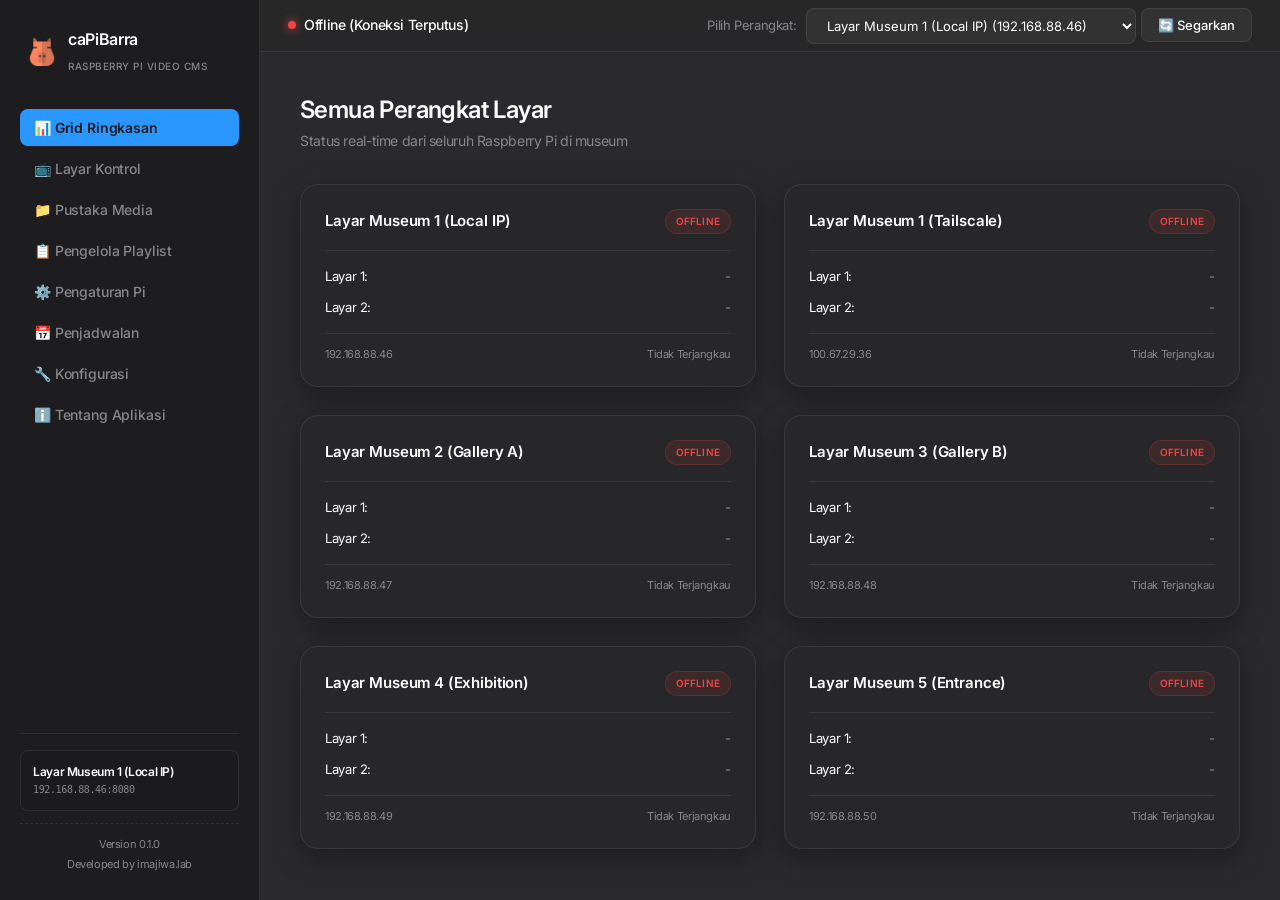
==== public/index.html @ 68a5c95d "style: overhaul Media Library, Playlist, Settings, Forms, and Toasts to premium Apple design" ====
<!DOCTYPE html>
<html lang="id">

<head>
    <meta charset="UTF-8">
    <meta name="viewport" content="width=device-width, initial-scale=1.0">
    <title>Pi Multi Device Video Player System</title>
    <link rel="icon" type="image/png" href="logo.png">
    <link rel="stylesheet" href="app.css">
    <!-- Google Fonts -->
    <link rel="preconnect" href="https://fonts.googleapis.com">
    <link rel="preconnect" href="https://fonts.gstatic.com" crossorigin>
    <link href="https://fonts.googleapis.com/css2?family=Inter:wght@300;400;500;600;700&family=Outfit:wght@300;400;500;600;700;800&display=swap"
        rel="stylesheet">
</head>

<body>
    <div class="app-container">
        <!-- Sidebar Navigation -->
        <aside class="sidebar">
            <div class="brand">
                <div class="brand-logo"></div>
                <div class="brand-name">
                    <h1 data-i18n="brand_name">caPiBarra</h1>
                    <span data-i18n="brand_sub">Raspberry Pi Video CMS</span>
                </div>
            </div>

            <nav class="nav-menu">
                <button class="nav-btn active" data-tab="overview" data-i18n="nav_overview">
                    <span class="icon">📊</span> Grid Ringkasan
                </button>
                <button class="nav-btn" data-tab="control" data-i18n="nav_control">
                    <span class="icon">📺</span> Layar Kontrol
                </button>
                <button class="nav-btn" data-tab="library" data-i18n="nav_library">
                    <span class="icon">📁</span> Media Library
                </button>
                <button class="nav-btn" data-tab="playlists" data-i18n="nav_playlists">
                    <span class="icon">📋</span> Pengelola Playlist
                </button>
                <button class="nav-btn" data-tab="settings" data-i18n="nav_settings">
                    <span class="icon">⚙️</span> Pengaturan Pi
                </button>
                <button class="nav-btn" data-tab="schedule" data-i18n="nav_schedule">
                    <span class="icon">📅</span> Penjadwalan
                </button>
                <button class="nav-btn" data-tab="config" data-i18n="nav_config">
                    <span class="icon">🎨</span> Tampilan & Bahasa
                </button>
                <button class="nav-btn" data-tab="about" data-i18n="nav_about">
                    <span class="icon">ℹ️</span> Tentang Aplikasi
                </button>
            </nav>

            <div class="sidebar-footer">
                <div class="device-badge">
                    <span id="active-device-name" data-i18n="connecting">Menghubungkan...</span>
                    <span id="active-device-ip">127.0.0.1</span>
                </div>
                <div class="footer-notes">
                    <div>Version 0.1.0</div>
                    <div>Developed by imajiwa.lab</div>
                </div>
            </div>
        </aside>

        <!-- Main Workspace -->
        <main class="main-content">
            <!-- Header -->
            <header class="top-header">
                <div class="header-left">
                    <div class="status-indicator">
                        <span id="global-status-dot" class="dot offline"></span>
                        <span id="global-status-text" data-i18n="status_offline_text">Mencari Perangkat...</span>
                    </div>
                </div>
                <div class="header-right">
                    <div class="switcher-wrapper">
                        <label for="device-switcher" data-i18n="select_device">Pilih Perangkat:</label>
                        <select id="device-switcher" class="device-select">
                            <!-- Dynamically populated -->
                        </select>
                    </div>
                    <button id="btn-refresh" class="btn btn-secondary" data-i18n="btn_refresh">🔄 Segarkan</button>
                </div>
            </header>

            <!-- Dashboard Content Panels -->
            <section class="dashboard-body">

                <!-- TAB 1: OVERVIEW GRID -->
                <div id="tab-overview" class="tab-panel active">
                    <div class="section-header">
                        <h2 data-i18n="all_screens">Semua Perangkat Layar</h2>
                        <p data-i18n="all_screens_sub">Status real-time dari seluruh Raspberry Pi di museum</p>
                    </div>
                    <div id="devices-grid" class="devices-grid">
                        <!-- Dynamically generated cards -->
                    </div>
                </div>

                <!-- TAB 2: LAYAR KONTROL -->
                <div id="tab-control" class="tab-panel">
                    <div class="section-header control-header-row">
                        <div>
                            <h2 data-i18n="active_control">Kontrol Layar Aktif</h2>
                            <p data-i18n="active_control_sub">Kelola pemutaran video secara real-time pada monitor HDMI</p>
                        </div>
                        <div class="toggle-preview-wrapper" style="display: flex; gap: 15px; align-items: center;">
                            <button class="btn btn-danger" onclick="shutdownSystem()" data-i18n="btn_shutdown" title="Matikan Pi sepenuhnya">🔌 Shutdown Pi</button>
                            <span class="switch-label" data-i18n="auto_preview">Preview Otomatis (5d)</span>
                            <label class="switch">
                                <input type="checkbox" id="preview-toggle">
                                <span class="slider round"></span>
                            </label>
                        </div>
                    </div>

                    <div class="screens-row">
                        <!-- Screen 1 Card -->
                        <div class="screen-card">
                            <div class="screen-header-bar">
                                <h3 data-i18n="screen1_title">Layar 1 (HDMI-A-1)</h3>
                                <span id="s1-status-badge" class="badge badge-error">Offline</span>
                            </div>

                            <!-- Live Preview Area -->
                            <div class="preview-box">
                                <img id="s1-preview" src="placeholder.jpg" alt="Layar 1 Preview"
                                    onerror="this.src='placeholder.jpg'">
                                <button class="btn-preview-refresh" onclick="refreshSingleScreenshot(1)"
                                    data-i18n="btn_screenshot" title="Ambil Screenshot Baru">📸 Ambil Preview</button>
                                <div class="preview-overlay">
                                    <span id="s1-playing-title" class="playing-title" data-i18n="no_media">Daftar putar kosong / Berhenti</span>
                                </div>
                            </div>

                            <!-- Playback Position Progress -->
                            <div class="progress-container">
                                <div class="progress-bar-wrapper">
                                    <div id="s1-progress" class="progress-bar-fill" style="width: 0%"></div>
                                </div>
                                <div class="progress-time">
                                    <span id="s1-time-curr">00:00</span>
                                    <span id="s1-time-dur">00:00</span>
                                </div>
                            </div>

                            <!-- Controls -->
                            <div class="control-actions">
                                <div class="playback-controls">
                                    <button class="btn btn-circle" onclick="controlDevice(1, 'prev')"
                                        title="Sebelumnya">⏮️</button>
                                    <button id="s1-btn-play" class="btn btn-circle btn-primary" onclick="togglePlay(1)"
                                        title="Play/Pause">⏸️</button>
                                    <button class="btn btn-circle" onclick="controlDevice(1, 'next')"
                                        title="Selanjutnya">⏭️</button>
                                </div>

                                <div class="playlist-assignment" style="border-top: 1px solid var(--border-color); padding-top: 18px; margin-bottom: 18px;">
                                     <h4 data-i18n="assigned_playlist_header" style="font-size: 12px; color: var(--text-muted); text-transform: uppercase; letter-spacing: 0.5px; margin-bottom: 10px;">Playlist Aktif</h4>
                                     <select id="s1-select-assigned-playlist" class="form-select select-sm" style="width: 100%;" onchange="assignPlaylistToScreen(1, this.value)">
                                         <!-- Dynamically populated -->
                                     </select>
                                </div>

                                <div class="audio-controls">
                                    <h4 data-i18n="audio_control_header">Kontrol Audio</h4>
                                    <div class="audio-controls-grid">
                                        <div class="audio-row-1">
                                            <button id="s1-btn-mute" class="btn btn-sm btn-secondary btn-full"
                                                onclick="toggleGlobalMute(1)" data-i18n="opt_muted">🔇 Senyap</button>
                                        </div>
                                        <div class="audio-row-2">
                                            <select id="s1-select-audio-route" class="form-select select-sm"
                                                onchange="changeAudioRoute(1)">
                                                <option value="hdmi" data-i18n="opt_hdmi">HDMI Output</option>
                                                <option value="jack" data-i18n="opt_jack">3.5mm Jack Output</option>
                                            </select>
                                            <select id="s1-select-audio-channel" class="form-select select-sm"
                                                onchange="changeAudioChannel(1)">
                                                <option value="stereo" data-i18n="opt_stereo">Stereo</option>
                                                <option value="left" data-i18n="opt_left">Channel L (Kiri)</option>
                                                <option value="right" data-i18n="opt_right">Channel R (Kanan)</option>
                                            </select>
                                        </div>
                                    </div>
                                </div>

                                <div class="service-controls">
                                    <h4 data-i18n="systemd_service_header">Layanan Systemd</h4>
                                    <div class="btn-group">
                                        <button class="btn btn-sm btn-success"
                                            onclick="controlDevice(1, 'start_service')" data-i18n="btn_start">Start</button>
                                        <button class="btn btn-sm btn-warning"
                                            onclick="controlDevice(1, 'restart_service')" data-i18n="btn_restart">Restart</button>
                                        <button class="btn btn-sm btn-danger"
                                            onclick="controlDevice(1, 'stop_service')" data-i18n="btn_stop">Stop</button>
                                    </div>
                                </div>
                            </div>
                        </div>

                        <!-- Screen 2 Card -->
                        <div class="screen-card">
                            <div class="screen-header-bar">
                                <h3 data-i18n="screen2_title">Layar 2 (HDMI-A-2)</h3>
                                <span id="s2-status-badge" class="badge badge-error">Offline</span>
                            </div>

                            <!-- Live Preview Area -->
                            <div class="preview-box">
                                <img id="s2-preview" src="placeholder.jpg" alt="Layar 2 Preview"
                                    onerror="this.src='placeholder.jpg'">
                                <button class="btn-preview-refresh" onclick="refreshSingleScreenshot(2)"
                                    data-i18n="btn_screenshot" title="Ambil Screenshot Baru">📸 Ambil Preview</button>
                                <div class="preview-overlay">
                                    <span id="s2-playing-title" class="playing-title" data-i18n="no_media">Daftar putar kosong / Berhenti</span>
                                </div>
                            </div>

                            <!-- Playback Position Progress -->
                            <div class="progress-container">
                                <div class="progress-bar-wrapper">
                                    <div id="s2-progress" class="progress-bar-fill" style="width: 0%"></div>
                                </div>
                                <div class="progress-time">
                                    <span id="s2-time-curr">00:00</span>
                                    <span id="s2-time-dur">00:00</span>
                                </div>
                            </div>

                            <!-- Controls -->
                            <div class="control-actions">
                                <div class="playback-controls">
                                    <button class="btn btn-circle" onclick="controlDevice(2, 'prev')"
                                        title="Sebelumnya">⏮️</button>
                                    <button id="s2-btn-play" class="btn btn-circle btn-primary" onclick="togglePlay(2)"
                                        title="Play/Pause">⏸️</button>
                                    <button class="btn btn-circle" onclick="controlDevice(2, 'next')"
                                        title="Selanjutnya">⏭️</button>
                                </div>

                                <div class="playlist-assignment" style="border-top: 1px solid var(--border-color); padding-top: 18px; margin-bottom: 18px;">
                                     <h4 data-i18n="assigned_playlist_header" style="font-size: 12px; color: var(--text-muted); text-transform: uppercase; letter-spacing: 0.5px; margin-bottom: 10px;">Playlist Aktif</h4>
                                     <select id="s2-select-assigned-playlist" class="form-select select-sm" style="width: 100%;" onchange="assignPlaylistToScreen(2, this.value)">
                                         <!-- Dynamically populated -->
                                     </select>
                                </div>

                                <div class="audio-controls">
                                    <h4 data-i18n="audio_control_header">Kontrol Audio</h4>
                                    <div class="audio-controls-grid">
                                        <div class="audio-row-1">
                                            <button id="s2-btn-mute" class="btn btn-sm btn-secondary btn-full"
                                                onclick="toggleGlobalMute(2)" data-i18n="opt_muted">🔇 Senyap</button>
                                        </div>
                                        <div class="audio-row-2">
                                            <select id="s2-select-audio-route" class="form-select select-sm"
                                                onchange="changeAudioRoute(2)">
                                                <option value="hdmi" data-i18n="opt_hdmi">HDMI Output</option>
                                                <option value="jack" data-i18n="opt_jack">3.5mm Jack Output</option>
                                            </select>
                                            <select id="s2-select-audio-channel" class="form-select select-sm"
                                                onchange="changeAudioChannel(2)">
                                                <option value="stereo" data-i18n="opt_stereo">Stereo</option>
                                                <option value="left" data-i18n="opt_left">Channel L (Kiri)</option>
                                                <option value="right" data-i18n="opt_right">Channel R (Kanan)</option>
                                            </select>
                                        </div>
                                    </div>
                                </div>

                                <div class="service-controls">
                                    <h4 data-i18n="systemd_service_header">Layanan Systemd</h4>
                                    <div class="btn-group">
                                        <button class="btn btn-sm btn-success"
                                            onclick="controlDevice(2, 'start_service')" data-i18n="btn_start">Start</button>
                                        <button class="btn btn-sm btn-warning"
                                            onclick="controlDevice(2, 'restart_service')" data-i18n="btn_restart">Restart</button>
                                        <button class="btn btn-sm btn-danger"
                                            onclick="controlDevice(2, 'stop_service')" data-i18n="btn_stop">Stop</button>
                                    </div>
                                </div>
                            </div>
                        </div>
                    </div>
                </div>

                <!-- TAB 3: MEDIA LIBRARY -->
                <div id="tab-library" class="tab-panel">
                    <div class="section-header">
                        <h2 data-i18n="library_header">Pustaka Media (Video Assets)</h2>
                        <p data-i18n="library_sub_desc">Upload video baru dan kelola berkas aset media pada Raspberry Pi</p>
                    </div>

                    <div class="library-container">
                        <!-- Left Panel: Uploader -->
                        <div class="library-left-card">
                            <h3 data-i18n="upload_title">Unggah Video Baru</h3>
                            <div class="upload-zone" id="drop-zone">
                                <div class="upload-icon">📤</div>
                                <p data-i18n="drop_zone">Tarik & lepas file video di sini, atau klik untuk memilih</p>
                                <span class="upload-hint" data-i18n="supported_formats">Format yang didukung: MP4, MKV, AVI, MOV</span>
                                <input type="file" id="file-input" accept="video/*" style="display: none;">
                            </div>

                            <!-- Upload Progress -->
                            <div id="upload-progress-wrapper" class="progress-container hidden">
                                <span id="upload-filename">Nama File.mp4</span>
                                <div class="progress-bar-wrapper">
                                    <div id="upload-progress" class="progress-bar-fill" style="width: 0%"></div>
                                </div>
                                <div class="progress-time">
                                    <span id="upload-percent">0%</span>
                                </div>
                            </div>
                        </div>

                        <!-- Right Panel: Global Media Files List -->
                        <div class="library-right-card">
                            <h3 data-i18n="media_files_list_title">Daftar Berkas Aset Video</h3>
                            <p class="help-text" data-i18n="media_files_list_sub">Semua video yang tersimpan di Raspberry Pi. Video-video ini dapat dimasukkan ke playlist mana saja.</p>
                            <ul class="playlist-list" id="media-library-items">
                                <!-- Dynamically populated media assets list -->
                            </ul>
                        </div>
                    </div>
                </div>

                <!-- TAB 3.5: PENGELOLA PLAYLIST -->
                <div id="tab-playlists" class="tab-panel">
                    <div class="section-header">
                        <h2 data-i18n="playlists_header">Pengelola Playlist Video</h2>
                        <p data-i18n="playlists_sub_desc">Buat susunan playlist video dan urutan putarnya</p>
                    </div>
                    
                    <div class="library-container">
                        <!-- Left Column: Playlist List -->
                        <div class="library-left-card">
                            <h3 data-i18n="playlist_list_title">Daftar Playlist</h3>
                            <div style="display: flex; gap: 10px; margin-bottom: 20px;">
                                <input type="text" id="new-playlist-name-input" class="form-input" style="flex:1; background-color: rgba(0,0,0,0.2); border: 1px solid var(--border-color); padding: 8px 12px; border-radius: 6px; color: var(--text-main);" placeholder="Nama Playlist Baru...">
                                <button class="btn btn-secondary" onclick="createNewPlaylistFromInput()" title="Buat Playlist Baru">➕</button>
                            </div>
                            <ul class="playlist-list" id="global-playlist-names-list" style="max-height: 400px; overflow-y: auto;">
                                <!-- Dynamically populated list of playlists -->
                            </ul>
                        </div>
                        
                        <!-- Right Column: Playlist Composition -->
                        <div class="library-right-card">
                            <div class="playlist-manager-box">
                                <div class="playlist-header" style="justify-content: space-between; align-items: center; display: flex; margin-bottom: 12px;">
                                    <h4 id="selected-playlist-title-header">Playlist: Default</h4>
                                    <button class="btn btn-primary" onclick="savePlaylistComposition()" data-i18n="btn_save_order">💾 Simpan Playlist</button>
                                </div>
                                <p class="help-text" data-i18n="playlist_compose_sub">Pilih video di bawah untuk dimasukkan ke playlist, dan gunakan 🔼 / 🔽 untuk mengatur urutan putar.</p>
                                <ul class="playlist-list" id="playlist-composition-items" style="max-height: 400px; overflow-y: auto;">
                                    <!-- Dynamically populated list of video assets with checkboxes and reorder controls -->
                                </ul>
                            </div>
                        </div>
                    </div>
                </div>

                <!-- TAB 4: PENGATURAN PI -->
                <div id="tab-settings" class="tab-panel">
                    <div class="section-header">
                        <h2 data-i18n="settings_header">Sistem & Konfigurasi Perangkat</h2>
                        <p data-i18n="settings_sub">Kelola alamat IP Raspberry Pi dan lihat diagnosis performa</p>
                    </div>

                    <div class="settings-row">
                        <!-- Left Panel: Diagnostics -->
                        <div class="settings-card">
                            <h3 data-i18n="diagnostic_title">Status Diagnostik</h3>
                            <div class="metrics-grid">
                                <div class="metric-item">
                                    <div class="metric-label" data-i18n="cpu_temp_label">Temperatur CPU</div>
                                    <div class="metric-value" id="diag-temp">0.0°C</div>
                                    <div class="metric-progress-bar">
                                        <div id="diag-temp-bar" style="width: 0%"></div>
                                    </div>
                                </div>
                                <div class="metric-item">
                                    <div class="metric-label" data-i18n="cpu_percent_label">Penggunaan CPU</div>
                                    <div class="metric-value" id="diag-cpu">0.0%</div>
                                    <div class="metric-progress-bar">
                                        <div id="diag-cpu-bar" style="width: 0%"></div>
                                    </div>
                                </div>
                                <div class="metric-item">
                                    <div class="metric-label" data-i18n="ram_label">RAM Terpakai</div>
                                    <div class="metric-value" id="diag-ram">0 / 0 MB (0%)</div>
                                    <div class="metric-progress-bar">
                                        <div id="diag-ram-bar" style="width: 0%"></div>
                                    </div>
                                </div>
                                <div class="metric-item">
                                    <div class="metric-label" data-i18n="disk_label">Ruang Disk</div>
                                    <div class="metric-value" id="diag-disk">0 / 0 GB (0%)</div>
                                    <div class="metric-progress-bar">
                                        <div id="diag-disk-bar" style="width: 0%"></div>
                                    </div>
                                </div>
                            </div>
                            <div class="diag-meta">
                                <p><strong data-i18n="uptime_label">Uptime</strong>: <span id="diag-uptime">-</span></p>
                                <p data-i18n="device_model">Model: Raspberry Pi 4 Model B</p>
                            </div>
                        </div>

                        <!-- Right Panel: Device List -->
                        <div class="settings-card">
                            <h3 data-i18n="manage_pi">Kelola Daftar Perangkat Pi</h3>
                            <form id="form-add-device" class="device-form">
                                <div class="form-row">
                                    <div class="form-group flex-2">
                                        <label for="new-device-name" data-i18n="new_device_name_label">Nama Perangkat:</label>
                                        <input type="text" id="new-device-name" data-i18n="placeholder_device_name" placeholder="mis. Layar Lobby" required>
                                    </div>
                                    <div class="form-group flex-2">
                                        <label for="new-device-ip" data-i18n="new_device_ip_label">Alamat IP / Domain:</label>
                                        <input type="text" id="new-device-ip" data-i18n="placeholder_device_ip" placeholder="mis. 192.168.88.47" required>
                                    </div>
                                    <div class="form-group flex-1">
                                        <label for="new-device-port" data-i18n="new_device_port_label">Port:</label>
                                        <input type="number" id="new-device-port" value="8080" required>
                                    </div>
                                </div>
                                <button type="submit" class="btn btn-primary margin-top-sm" data-i18n="btn_add_device">➕ Tambah Perangkat</button>
                            </form>

                            <div class="device-list-box margin-top-md">
                                <h4 data-i18n="registered_devices_title">Daftar Perangkat Terdaftar</h4>
                                <table class="device-table">
                                    <thead>
                                        <tr>
                                            <th data-i18n="th_name">Nama</th>
                                            <th data-i18n="th_ip">IP Address</th>
                                            <th data-i18n="th_port">Port</th>
                                            <th data-i18n="th_action">Aksi</th>
                                        </tr>
                                    </thead>
                                    <tbody id="device-table-body">
                                        <!-- Dynamically generated rows -->
                                    </tbody>
                                </table>
                            </div>
                        </div>
                    </div>
                </div>

                <!-- TAB 5: CONFIG TAMPILAN -->
                <div id="tab-config" class="tab-panel">
                    <div class="section-header">
                        <h2 data-i18n="config_header">Konfigurasi Sistem & Tampilan</h2>
                        <p data-i18n="config_sub">Sesuaikan tema warna preset, bahasa antarmuka, dan jalur koneksi jaringan</p>
                    </div>

                    <div style="display: flex; gap: 32px; flex-wrap: wrap; justify-content: flex-start;">
                        <div class="config-card" style="margin: 0; flex: 1; min-width: 300px; max-width: 500px;">
                            <h3 style="margin-bottom: 20px; font-size: 16px; font-weight: 600; border-bottom: 1px solid var(--border-color); padding-bottom: 12px;" data-i18n="ui_settings_title">🎨 Tampilan & Bahasa</h3>
                            <div class="form-group">
                                <label for="theme-select" data-i18n="theme_select_label">Preset Warna (Skin):</label>
                                <select id="theme-select" class="form-select" onchange="changeTheme(this.value)">
                                    <option value="modern">✨ Modern Dark</option>
                                    <option value="retro">📻 Retro Cyber</option>
                                </select>
                            </div>
                            <div class="form-group margin-top-md">
                                <label for="lang-select" data-i18n="lang_select_label">Bahasa Antarmuka (Language):</label>
                                <select id="lang-select" class="form-select" onchange="changeLanguage(this.value)">
                                    <option value="id">🇮🇩 Indonesia</option>
                                    <option value="en">🇬🇧 English</option>
                                </select>
                            </div>
                        </div>

                        <div class="config-card" style="margin: 0; flex: 1; min-width: 300px; max-width: 500px;">
                            <h3 style="margin-bottom: 20px; font-size: 16px; font-weight: 600; border-bottom: 1px solid var(--border-color); padding-bottom: 12px;" data-i18n="network_settings_title">🌐 Jalur Jaringan</h3>
                            <div class="form-group">
                                <label for="network-select" data-i18n="network_select_label">Pilih Antarmuka Aktif:</label>
                                <select id="network-select" class="form-select">
                                    <option value="eth" data-i18n="opt_eth">Ethernet (ETH)</option>
                                    <option value="wlan" data-i18n="opt_wlan">Wi-Fi (WLAN)</option>
                                </select>
                            </div>
                            <div class="form-group margin-top-md" id="network-status-info" style="font-size: 13px; color: var(--text-muted); line-height: 1.5;">
                                <div style="display:flex; justify-content:space-between; margin-bottom: 8px;">
                                    <span>ETH Status:</span>
                                    <strong id="net-eth-status" style="color: var(--text-main); text-align: right;">-</strong>
                                </div>
                                <div style="display:flex; justify-content:space-between;">
                                    <span>WLAN Status:</span>
                                    <strong id="net-wlan-status" style="color: var(--text-main); text-align: right;">-</strong>
                                </div>
                            </div>
                            <button id="btn-save-network" class="btn btn-primary margin-top-md" style="width: 100%;" onclick="saveNetworkConfig()" data-i18n="btn_save_network">💾 Terapkan Jaringan</button>
                        </div>
                    </div>
                </div>

                <!-- TAB: PENJADWALAN -->
                <div id="tab-schedule" class="tab-panel">
                    <div class="section-header" style="display: flex; justify-content: space-between; align-items: flex-start;">
                        <div>
                            <h2 data-i18n="schedule_header">Jadwal Operasional</h2>
                            <p data-i18n="schedule_sub">Atur jam hidup/mati otomatis dan jadwal pergantian playlist layar</p>
                        </div>
                        <button class="btn btn-primary" onclick="openScheduleModal()" data-i18n="btn_add_schedule">➕ Tambah Jadwal</button>
                    </div>

                    <div class="schedule-card">
                        <div class="form-group" style="max-width: 300px; margin-bottom: 20px;">
                            <label for="tz-select" data-i18n="tz_select_label">Timezone (GMT Offset):</label>
                            <select id="tz-select" class="form-select" onchange="saveTimezone()">
                                <option value="7">UTC+7 (WIB / Jakarta)</option>
                                <option value="8">UTC+8 (WITA / Bali)</option>
                                <option value="9">UTC+9 (WIT / Jayapura)</option>
                                <option value="0">UTC+0 (GMT / London)</option>
                            </select>
                        </div>

                        <div class="device-list-box">
                            <table class="device-table">
                                <thead>
                                    <tr>
                                        <th data-i18n="th_time">Waktu</th>
                                        <th data-i18n="th_days">Hari</th>
                                        <th data-i18n="th_type">Aksi</th>
                                        <th data-i18n="th_target">Target</th>
                                        <th data-i18n="th_status">Status</th>
                                        <th data-i18n="th_action">Hapus</th>
                                    </tr>
                                </thead>
                                <tbody id="schedule-table-body">
                                    <!-- Dynamic rows -->
                                </tbody>
                            </table>
                        </div>
                    </div>
                </div>

                <!-- TAB 6: TENTANG APLIKASI -->
                <div id="tab-about" class="tab-panel">
                    <div class="section-header">
                        <h2 data-i18n="about_header">Tentang Aplikasi</h2>
                        <p data-i18n="about_sub">Informasi detail mengenai perangkat lunak kontrol pemutar video piEdge</p>
                    </div>

                    <div class="about-card">
                        <div class="about-logo-wrapper">
                            <div class="about-logo"></div>
                            <h3>piEdge CMS Signage</h3>
                            <span>Version 0.1.0</span>
                            <span class="developer-credit">Developed by imajiwa.lab</span>
                        </div>

                        <div class="about-desc">
                            <p data-i18n="about_desc_1"><strong>piEdge CMS Signage</strong> adalah sistem manajemen konten (CMS) signage
                                multimedia berbasis web yang dikembangkan khusus untuk mengelola pemutaran video secara
                                mandiri maupun terpusat pada Raspberry Pi 4.</p>
                            <p data-i18n="about_desc_2">Software ini mengintegrasikan server web multi-thread berdaya rendah dengan antarmuka
                                pemrograman video MPV melalui soket IPC Unix, memungkinkan kontrol pemutaran video
                                berkinerja tinggi langsung ke port hardware HDMI (HDMI-A-1 dan HDMI-A-2) secara mulus,
                                efisien, dan tanpa hambatan.</p>
                        </div>

                        <hr class="about-divider">

                        <div class="credits-grid">
                            <div class="credit-item">
                                <span class="credit-label" data-i18n="about_director">Project Director</span>
                                <span class="credit-value">Andri Risdianto</span>
                            </div>
                            <div class="credit-item">
                                <span class="credit-label" data-i18n="about_designer">Lead Designer</span>
                                <span class="credit-value">Yoga Sadewo</span>
                            </div>
                            <div class="credit-item">
                                <span class="credit-label" data-i18n="about_uiux">UI/UX</span>
                                <span class="credit-value">Reza Pahlevi</span>
                            </div>
                            <div class="credit-item full-width">
                                <span class="credit-label" data-i18n="about_dev_team">Tim Pengembang</span>
                                <span class="credit-value">Arief Hermanto, Arif Rofiudin, Farid Hidayat, Faiz Satrio,
                                    Wildan Ferdy.</span>
                            </div>
                        </div>

                        <hr class="about-divider">

                        <div class="about-contact">
                            <h4>Contact Us</h4>
                            <p><a href="https://imajiwa.id" target="_blank" class="about-link">Imajiwa Kreasi Visual</a>
                            </p>
                            <p><a href="mailto:hello@imajiwa.id" class="about-link">hello@imajiwa.id</a></p>
                        </div>
                    </div>
                </div>

            </section>
        </main>
    </div>

    <!-- Toast Notification -->
    <div id="toast" class="toast hidden">Notifikasi</div>

    <!-- Schedule Modal -->
    <div id="schedule-modal" class="modal hidden">
        <div class="modal-content">
            <h3 data-i18n="modal_schedule_title">Tambah Jadwal Baru</h3>
            <div class="form-group margin-top-md">
                <label data-i18n="sch_type">Tipe Jadwal:</label>
                <select id="sch-type" class="form-select" onchange="toggleScheduleForm()">
                    <option value="power" data-i18n="sch_type_power">Power (Sleep/Wake Layar)</option>
                    <option value="playlist" data-i18n="sch_type_playlist">Putar Playlist Video</option>
                </select>
            </div>
            
            <div id="sch-power-fields" class="form-group margin-top-sm">
                <label data-i18n="sch_power_action">Aksi Power:</label>
                <select id="sch-power-action" class="form-select">
                    <option value="sleep" data-i18n="sch_act_sleep">Standby / Matikan TV (Sleep)</option>
                    <option value="wake" data-i18n="sch_act_wake">Nyalakan TV (Wake)</option>
                </select>
            </div>

            <div id="sch-playlist-fields" class="form-group margin-top-sm hidden">
                <label data-i18n="sch_screen_target">Layar Target:</label>
                <select id="sch-screen" class="form-select">
                    <option value="1">Layar 1</option>
                    <option value="2">Layar 2</option>
                </select>
                <label class="margin-top-sm" data-i18n="sch_playlist_name">Nama Playlist:</label>
                <select id="sch-playlist-name" class="form-select">
                    <option value="Default">Default</option>
                    <!-- Will be populated dynamically -->
                </select>
            </div>

            <div class="form-group margin-top-sm">
                <label data-i18n="sch_time">Waktu (HH:MM):</label>
                <input type="time" id="sch-time" class="form-input" required>
            </div>

            <div class="form-group margin-top-sm">
                <label data-i18n="sch_days">Hari Pelaksanaan:</label>
                <div class="checkbox-group" id="sch-days">
                    <label><input type="checkbox" value="Mon" checked> Sen</label>
                    <label><input type="checkbox" value="Tue" checked> Sel</label>
                    <label><input type="checkbox" value="Wed" checked> Rab</label>
                    <label><input type="checkbox" value="Thu" checked> Kam</label>
                    <label><input type="checkbox" value="Fri" checked> Jum</label>
                    <label><input type="checkbox" value="Sat" checked> Sab</label>
                    <label><input type="checkbox" value="Sun" checked> Min</label>
                </div>
            </div>

            <div class="modal-actions margin-top-md">
                <button class="btn btn-secondary" onclick="closeScheduleModal()" data-i18n="btn_cancel">Batal</button>
                <button class="btn btn-primary" onclick="saveNewSchedule()" data-i18n="btn_save">Simpan Jadwal</button>
            </div>
        </div>
    </div>

    <script src="app.js"></script>
</body>

</html>
---- public/app.css ----
/* Museum Signage CMS - App Styling (Premium Apple-inspired Theme) */

:root {
    /* Apple Color Tokens */
    --primary: #0066cc; /* Action Blue */
    --primary-hover: #0052a3;
    --primary-focus: #0071e3;
    --primary-light: rgba(0, 102, 204, 0.08);
    --primary-on-dark: #2997ff; /* Sky Link Blue */
    
    --canvas: #ffffff;
    --canvas-parchment: #f5f5f7;
    --surface-pearl: #fafafc;
    --surface-tile-1: #272729;
    --surface-tile-2: #2a2a2c;
    --surface-tile-3: #1d1d1f;
    --surface-black: #000000;
    
    --ink: #1d1d1f;
    --body: #1d1d1f;
    --body-on-dark: #ffffff;
    --body-muted: #86868b;
    
    --hairline: #e0e0e0;
    --divider-soft: rgba(0, 0, 0, 0.04);
    
    --success: #10b981;
    --success-light: rgba(16, 185, 129, 0.1);
    --warning: #f59e0b;
    --warning-light: rgba(245, 158, 11, 0.1);
    --danger: #ef4444;
    --danger-light: rgba(239, 68, 68, 0.1);

    /* UI Theme Defaults (Light/Parchment Mode) */
    --bg-main: var(--canvas-parchment);
    --bg-sidebar: var(--canvas);
    --bg-card: var(--canvas);
    --bg-card-hover: var(--surface-pearl);
    --border-color: var(--hairline);
    --text-main: var(--ink);
    --text-muted: var(--body-muted);
    --text-inverse: #ffffff;
    
    --font-sans: 'Inter', 'Outfit', -apple-system, BlinkMacSystemFont, "Segoe UI", Roboto, sans-serif;
    --card-shadow: 0 4px 20px rgba(0, 0, 0, 0.03);
    --blur-effect: saturate(180%) blur(20px);
    --transition-speed: 0.2s;
    
    /* Apple Radii */
    --radius-sm: 8px;
    --radius-md: 11px;
    --radius-lg: 18px;
    --radius-pill: 9999px;
}

body.theme-modern {
    /* Premium Dark Mode */
    --bg-main: var(--surface-tile-2);
    --bg-sidebar: var(--surface-tile-3);
    --bg-card: var(--surface-tile-1);
    --bg-card-hover: #313133;
    --border-color: rgba(255, 255, 255, 0.08);
    --text-main: var(--body-on-dark);
    --text-muted: #86868b;
    --text-inverse: var(--ink);
    
    --primary: var(--primary-on-dark);
    --primary-hover: #54abff;
    --primary-light: rgba(41, 151, 255, 0.12);
    --card-shadow: 0 8px 30px rgba(0, 0, 0, 0.35);
}

body.theme-retro {
    /* Premium Light Mode */
    --bg-main: var(--canvas-parchment);
    --bg-sidebar: var(--canvas);
    --bg-card: var(--canvas);
    --bg-card-hover: var(--surface-pearl);
    --border-color: var(--hairline);
    --text-main: var(--ink);
    --text-muted: var(--body-muted);
    --text-inverse: #ffffff;
    
    --primary: #0066cc;
    --primary-hover: #0052a3;
    --primary-light: rgba(0, 102, 204, 0.08);
    --card-shadow: 0 4px 20px rgba(0, 0, 0, 0.03);
}

* {
    box-sizing: border-box;
    margin: 0;
    padding: 0;
}

body {
    background-color: var(--bg-main);
    color: var(--text-main);
    font-family: var(--font-sans);
    font-size: 17px;
    line-height: 1.47;
    letter-spacing: -0.022em;
    height: 100vh;
    overflow: hidden;
    transition: background-color var(--transition-speed), color var(--transition-speed);
}

/* App Container Layout */
.app-container {
    display: flex;
    height: 100vh;
    width: 100vw;
}

/* Sidebar Navigation */
.sidebar {
    background-color: var(--bg-sidebar);
    width: 260px;
    height: 100%;
    border-right: 1px solid var(--border-color);
    display: flex;
    flex-direction: column;
    padding: 28px 20px;
    flex-shrink: 0;
}

.brand {
    display: flex;
    align-items: center;
    gap: 12px;
    margin-bottom: 32px;
    padding-left: 8px;
}

.brand-logo {
    width: 28px;
    height: 28px;
    background: url('logo.png') no-repeat center/contain;
    border-radius: 6px;
}

.brand-name h1 {
    font-size: 16px;
    font-weight: 600;
    letter-spacing: -0.02em;
    color: var(--text-main);
}

.brand-name span {
    font-size: 10px;
    color: var(--text-muted);
    text-transform: uppercase;
    letter-spacing: 0.05em;
    font-weight: 500;
}

.nav-menu {
    display: flex;
    flex-direction: column;
    gap: 4px;
    flex-grow: 1;
}

.nav-btn {
    background: transparent;
    border: none;
    color: var(--text-muted);
    padding: 10px 14px;
    text-align: left;
    font-family: var(--font-sans);
    font-size: 14px;
    font-weight: 500;
    letter-spacing: -0.01em;
    border-radius: var(--radius-sm);
    cursor: pointer;
    display: flex;
    align-items: center;
    gap: 10px;
    transition: all 0.15s ease;
}

.nav-btn:hover {
    background-color: var(--divider-soft);
    color: var(--text-main);
}

.nav-btn:active {
    transform: scale(0.96);
}

.nav-btn.active {
    background-color: var(--primary);
    color: var(--text-inverse);
    font-weight: 600;
}

.sidebar-footer {
    padding-top: 16px;
    border-top: 1px solid var(--border-color);
}

.device-badge {
    background-color: var(--divider-soft);
    border: 1px solid var(--border-color);
    padding: 12px;
    border-radius: var(--radius-sm);
    display: flex;
    flex-direction: column;
    gap: 2px;
}

.device-badge #active-device-name {
    font-size: 12px;
    font-weight: 600;
    color: var(--text-main);
}

.device-badge #active-device-ip {
    font-size: 10px;
    color: var(--text-muted);
    font-family: monospace;
}

/* Main Workspace Content */
.main-content {
    display: flex;
    flex-direction: column;
    flex-grow: 1;
    height: 100%;
    overflow-y: auto;
    background-color: var(--bg-main);
}

/* Top Header */
.top-header {
    height: 52px;
    border-bottom: 1px solid var(--border-color);
    display: flex;
    align-items: center;
    justify-content: space-between;
    padding: 0 28px;
    background-color: rgba(255, 255, 255, 0.8);
    backdrop-filter: var(--blur-effect);
    -webkit-backdrop-filter: var(--blur-effect);
    z-index: 10;
    flex-shrink: 0;
}
body.theme-modern .top-header {
    background-color: rgba(39, 39, 41, 0.8);
}

.status-indicator {
    display: flex;
    align-items: center;
    gap: 8px;
    font-size: 14px;
    font-weight: 500;
}

.dot {
    width: 8px;
    height: 8px;
    border-radius: 50%;
    display: inline-block;
}

.dot.online {
    background-color: var(--success);
    box-shadow: 0 0 10px var(--success);
}

.dot.offline {
    background-color: var(--danger);
    box-shadow: 0 0 10px var(--danger);
}

.switcher-wrapper {
    display: inline-flex;
    align-items: center;
    gap: 10px;
    font-size: 13px;
    color: var(--text-muted);
}

.device-select {
    background-color: rgba(255, 255, 255, 0.05);
    border: 1px solid var(--border-color);
    color: var(--text-main);
    padding: 8px 16px;
    border-radius: 8px;
    font-family: var(--font-sans);
    font-size: 13px;
    outline: none;
    cursor: pointer;
    min-width: 220px;
}

.device-select:focus {
    border-color: var(--primary);
}
/* Dashboard Panels */
.dashboard-body {
    padding: 40px;
    flex-grow: 1;
}

.tab-panel {
    display: none;
}

.tab-panel.active {
    display: block;
}

.section-header {
    margin-bottom: 32px;
}

.section-header h2 {
    font-size: 24px;
    font-weight: 600;
    letter-spacing: -0.025em;
    margin-bottom: 4px;
}

.section-header p {
    color: var(--text-muted);
    font-size: 14px;
}

/* Grid System for Overview */
.devices-grid {
    display: grid;
    grid-template-columns: repeat(auto-fill, minmax(320px, 1fr));
    gap: 28px;
}

.grid-card {
    background-color: var(--bg-card);
    border: 1px solid var(--border-color);
    border-radius: var(--radius-lg);
    padding: 24px;
    box-shadow: var(--card-shadow);
    transition: background-color 0.15s ease, border-color 0.15s ease;
    cursor: pointer;
}

.grid-card:hover {
    background-color: var(--bg-card-hover);
    border-color: rgba(0, 0, 0, 0.15);
}
body.theme-modern .grid-card:hover {
    border-color: rgba(255, 255, 255, 0.15);
}

.grid-card-header {
    display: flex;
    justify-content: space-between;
    align-items: center;
    margin-bottom: 16px;
}

.grid-card-header h3 {
    font-size: 15px;
    font-weight: 600;
    letter-spacing: -0.01em;
}

.grid-card-status {
    display: flex;
    flex-direction: column;
    gap: 12px;
    border-top: 1px solid var(--border-color);
    padding-top: 16px;
}

.screen-row {
    display: flex;
    justify-content: space-between;
    font-size: 13px;
}

.screen-row span:last-child {
    font-weight: 500;
    color: var(--text-muted);
    max-width: 150px;
    white-space: nowrap;
    overflow: hidden;
    text-overflow: ellipsis;
}

.screen-row.active span:last-child {
    color: var(--success);
}

.grid-card-footer {
    display: flex;
    justify-content: space-between;
    font-size: 11px;
    color: var(--text-muted);
    border-top: 1px solid var(--border-color);
    padding-top: 12px;
    margin-top: 16px;
}

/* Control Tab: Screens Layout */
.screens-row {
    display: grid;
    grid-template-columns: 1fr 1fr;
    gap: 32px;
}

@media (max-width: 1024px) {
    .screens-row {
        grid-template-columns: 1fr;
    }
}

.screen-card {
    background-color: var(--bg-card);
    border: 1px solid var(--border-color);
    border-radius: var(--radius-lg);
    padding: 28px;
    box-shadow: var(--card-shadow);
}

.screen-header-bar {
    display: flex;
    justify-content: space-between;
    align-items: center;
    margin-bottom: 20px;
}

.screen-header-bar h3 {
    font-size: 17px;
    font-weight: 600;
    letter-spacing: -0.015em;
}

.badge {
    padding: 4px 10px;
    border-radius: var(--radius-pill);
    font-size: 10px;
    font-weight: 600;
    letter-spacing: 0.02em;
    text-transform: uppercase;
}

.badge-success {
    background-color: var(--success-light);
    color: var(--success);
    border: 1px solid rgba(16, 185, 129, 0.2);
}

.badge-error {
    background-color: var(--danger-light);
    color: var(--danger);
    border: 1px solid rgba(239, 68, 68, 0.2);
}

.preview-box {
    width: 100%;
    aspect-ratio: 16/9;
    background-color: var(--surface-black);
    border-radius: var(--radius-sm);
    overflow: hidden;
    position: relative;
    border: 1px solid var(--border-color);
    box-shadow: rgba(0, 0, 0, 0.15) 2px 4px 20px;
}

.preview-box img {
    width: 100%;
    height: 100%;
    object-fit: cover;
}

.preview-overlay {
    position: absolute;
    bottom: 0;
    left: 0;
    right: 0;
    background: linear-gradient(transparent, rgba(0, 0, 0, 0.75));
    padding: 12px 16px;
    display: flex;
    align-items: flex-end;
}

.playing-title {
    font-size: 12px;
    font-weight: 500;
    white-space: nowrap;
    overflow: hidden;
    text-overflow: ellipsis;
    color: var(--body-on-dark);
}

/* Progress bar inside controls */
.progress-container {
    margin-top: 20px;
}

.progress-bar-wrapper {
    width: 100%;
    height: 4px;
    background-color: var(--divider-soft);
    border-radius: 2px;
    overflow: hidden;
}
body.theme-modern .progress-bar-wrapper {
    background-color: rgba(255, 255, 255, 0.1);
}

.progress-bar-fill {
    height: 100%;
    background-color: var(--primary);
    transition: width 0.3s ease;
}

.progress-time {
    display: flex;
    justify-content: space-between;
    font-size: 11px;
    color: var(--text-muted);
    margin-top: 6px;
    font-family: monospace;
}

.control-actions {
    margin-top: 24px;
    display: flex;
    flex-direction: column;
    gap: 20px;
}

.playback-controls {
    display: flex;
    justify-content: center;
    align-items: center;
    gap: 16px;
}

.service-controls {
    border-top: 1px solid var(--border-color);
    padding-top: 18px;
}

.service-controls h4 {
    font-size: 11px;
    color: var(--text-muted);
    text-transform: uppercase;
    letter-spacing: 0.05em;
    font-weight: 600;
    margin-bottom: 10px;
}

/* Buttons Styling */
.btn {
    border: none;
    font-family: var(--font-sans);
    font-size: 13px;
    font-weight: 500;
    padding: 8px 16px;
    border-radius: var(--radius-sm);
    cursor: pointer;
    transition: all 0.15s ease;
    display: inline-flex;
    align-items: center;
    justify-content: center;
    gap: 6px;
}

.btn:active {
    transform: scale(0.95);
}

.btn-primary {
    background-color: var(--primary);
    color: var(--text-inverse);
    border-radius: var(--radius-pill);
    font-weight: 600;
}

.btn-primary:hover {
    background-color: var(--primary-hover);
}

.btn-secondary {
    background-color: var(--surface-pearl);
    color: var(--text-main);
    border: 1px solid var(--border-color);
}
body.theme-modern .btn-secondary {
    background-color: rgba(255, 255, 255, 0.05);
}

.btn-secondary:hover {
    background-color: var(--divider-soft);
}
body.theme-modern .btn-secondary:hover {
    background-color: rgba(255, 255, 255, 0.1);
}

.btn-secondary.active {
    background-color: var(--primary-light);
    border-color: var(--primary);
    color: var(--primary);
}
body.theme-modern .btn-secondary.active {
    background-color: var(--primary-light);
    border-color: var(--primary);
    color: var(--primary);
}

.btn-sm {
    padding: 6px 12px;
    font-size: 11px;
    border-radius: var(--radius-sm);
}

.btn-circle {
    width: 36px;
    height: 36px;
    border-radius: 50%;
    padding: 0;
    background-color: var(--surface-pearl);
    border: 1px solid var(--border-color);
    font-size: 14px;
}
body.theme-modern .btn-circle {
    background-color: rgba(255, 255, 255, 0.05);
}

.btn-circle:hover {
    background-color: var(--divider-soft);
}
body.theme-modern .btn-circle:hover {
    background-color: rgba(255, 255, 255, 0.1);
}

.btn-success {
    background-color: var(--success-light);
    color: var(--success);
    border: 1px solid rgba(16, 185, 129, 0.2);
}

.btn-success:hover {
    background-color: var(--success);
    color: var(--text-inverse);
}
.btn-warning {
    background-color: rgba(245, 158, 11, 0.1);
    color: var(--warning);
    border: 1px solid rgba(245, 158, 11, 0.2);
}

.btn-warning:hover {
    background-color: var(--warning);
    color: var(--text-inverse);
}

.btn-danger {
    background-color: rgba(239, 68, 68, 0.1);
    color: var(--danger);
    border: 1px solid rgba(239, 68, 68, 0.2);
}

.btn-danger:hover {
    background-color: var(--danger);
    color: var(--text-main);
}

.btn-group {
    display: flex;
    gap: 8px;
}

/* Media Library Tab Styles */
.library-container {
    display: grid;
    grid-template-columns: 350px 1fr;
    gap: 32px;
}

@media (max-width: 768px) {
    .library-container {
        grid-template-columns: 1fr;
        gap: 20px;
    }
}

.library-left-card, .library-right-card {
    background-color: var(--bg-card);
    border: 1px solid var(--border-color);
    border-radius: var(--radius-lg);
    padding: 24px;
    box-shadow: var(--card-shadow);
    backdrop-filter: var(--blur-effect);
    transition: background-color var(--transition-speed), border-color var(--transition-speed);
}

.upload-zone {
    border: 1px dashed var(--border-color);
    border-radius: var(--radius-sm);
    padding: 40px 20px;
    text-align: center;
    cursor: pointer;
    transition: all var(--transition-speed);
    margin-top: 14px;
    background-color: var(--surface-pearl);
}

body.theme-modern .upload-zone {
    background-color: rgba(255, 255, 255, 0.02);
}

.upload-zone:hover, .upload-zone.dragover {
    border-color: var(--primary);
    background-color: var(--primary-light);
}

.upload-icon {
    font-size: 32px;
    margin-bottom: 12px;
    transition: transform var(--transition-speed);
}

.upload-zone:hover .upload-icon {
    transform: translateY(-4px);
}

.upload-zone p {
    font-size: 14px;
    margin-bottom: 6px;
    font-weight: 500;
}

.upload-hint {
    font-size: 12px;
    color: var(--text-muted);
}

.tabs-sub {
    display: flex;
    gap: 10px;
    margin-bottom: 20px;
    border-bottom: 1px solid var(--border-color);
    padding-bottom: 14px;
}

.playlist-manager-box {
    display: flex;
    flex-direction: column;
}

.playlist-header {
    display: flex;
    justify-content: space-between;
    align-items: center;
    margin-bottom: 4px;
}

.playlist-header h4 {
    font-size: 16px;
    font-weight: 600;
}

.help-text {
    font-size: 13px;
    color: var(--text-muted);
    margin-bottom: 14px;
}

.playlist-list {
    list-style: none;
    display: flex;
    flex-direction: column;
    gap: 8px;
    max-height: 400px;
    overflow-y: auto;
    padding-right: 4px;
}

.playlist-item {
    background-color: var(--surface-pearl);
    border: 1px solid var(--border-color);
    border-radius: var(--radius-sm);
    padding: 10px 14px;
    display: flex;
    justify-content: space-between;
    align-items: center;
    transition: all var(--transition-speed);
}

body.theme-modern .playlist-item {
    background-color: rgba(255, 255, 255, 0.03);
}

.playlist-item:hover {
    background-color: var(--divider-soft);
    border-color: var(--text-muted);
}

body.theme-modern .playlist-item:hover {
    background-color: rgba(255, 255, 255, 0.08);
    border-color: rgba(255, 255, 255, 0.15);
}

.playlist-item.active {
    background-color: var(--primary-light);
    border-color: var(--primary);
}

.playlist-item.active .item-name {
    color: var(--primary);
    font-weight: 600;
}

.item-info {
    display: flex;
    flex-direction: column;
    gap: 2px;
    max-width: 75%;
}

.item-name {
    font-size: 13px;
    font-weight: 500;
    white-space: nowrap;
    overflow: hidden;
    text-overflow: ellipsis;
}

.item-size {
    font-size: 11px;
    color: var(--text-muted);
}

.item-actions {
    display: flex;
    align-items: center;
    gap: 6px;
}

/* Settings Tab Styles */
.settings-row {
    display: grid;
    grid-template-columns: 1fr 1.5fr;
    gap: 32px;
}

@media (max-width: 1024px) {
    .settings-row {
        grid-template-columns: 1fr;
        gap: 20px;
    }
}

.settings-card {
    background-color: var(--bg-card);
    border: 1px solid var(--border-color);
    border-radius: var(--radius-lg);
    padding: 24px;
    box-shadow: var(--card-shadow);
    backdrop-filter: var(--blur-effect);
}

.settings-card h3 {
    margin-bottom: 20px;
    font-size: 18px;
    font-weight: 600;
}

.metrics-grid {
    display: flex;
    flex-direction: column;
    gap: 16px;
}

.metric-item {
    display: flex;
    flex-direction: column;
    gap: 6px;
}

.metric-label {
    font-size: 12px;
    color: var(--text-muted);
    font-weight: 500;
}

.metric-value {
    font-size: 15px;
    font-weight: 600;
}

.metric-progress-bar {
    width: 100%;
    height: 6px;
    background-color: var(--divider-soft);
    border-radius: var(--radius-pill);
    overflow: hidden;
}

body.theme-modern .metric-progress-bar {
    background-color: rgba(255, 255, 255, 0.08);
}

.metric-progress-bar div {
    height: 100%;
    background-color: var(--primary);
    border-radius: var(--radius-pill);
    transition: width 0.4s cubic-bezier(0.4, 0, 0.2, 1);
}

.diag-meta {
    margin-top: 24px;
    border-top: 1px solid var(--border-color);
    padding-top: 16px;
    font-size: 13px;
    display: flex;
    flex-direction: column;
    gap: 8px;
}

.diag-meta strong {
    color: var(--text-muted);
}

/* Form Styling */
.device-form {
    background-color: var(--surface-pearl);
    border: 1px solid var(--border-color);
    padding: 20px;
    border-radius: var(--radius-lg);
    margin-bottom: 24px;
}

body.theme-modern .device-form {
    background-color: rgba(255, 255, 255, 0.02);
}

.form-row {
    display: flex;
    gap: 12px;
}

.form-group {
    display: flex;
    flex-direction: column;
    gap: 6px;
}

.form-group label {
    font-size: 11px;
    color: var(--text-muted);
    font-weight: 600;
    text-transform: uppercase;
    letter-spacing: 0.05em;
}

.form-group input, .form-select, .form-input {
    background-color: var(--canvas);
    border: 1px solid var(--border-color);
    padding: 10px 14px;
    border-radius: var(--radius-sm);
    color: var(--text-main);
    font-family: var(--font-sans);
    font-size: 13px;
    outline: none;
    transition: border-color var(--transition-speed), box-shadow var(--transition-speed);
}

body.theme-modern .form-group input, 
body.theme-modern .form-select,
body.theme-modern .form-input {
    background-color: rgba(0, 0, 0, 0.2);
}

.form-group input:focus, .form-select:focus, .form-input:focus {
    border-color: var(--primary);
    box-shadow: 0 0 0 3px var(--primary-light);
}

select option {
    background-color: var(--bg-sidebar);
    color: var(--text-main);
    font-family: var(--font-sans);
    font-size: 13px;
}

.flex-1 { flex: 1; }
.flex-2 { flex: 2; }

.device-table {
    width: 100%;
    border-collapse: collapse;
    font-size: 13px;
}

.device-table th {
    text-align: left;
    color: var(--text-muted);
    font-weight: 600;
    padding: 10px 12px;
    border-bottom: 1px solid var(--border-color);
    text-transform: uppercase;
    font-size: 11px;
    letter-spacing: 0.05em;
}

.device-table td {
    padding: 12px;
    border-bottom: 1px solid var(--border-color);
}

.device-table tbody tr:last-child td {
    border-bottom: none;
}

.device-table tbody tr:hover {
    background-color: var(--divider-soft);
}
body.theme-modern .device-table tbody tr:hover {
    background-color: rgba(255, 255, 255, 0.02);
}

/* Toast */
.toast {
    position: fixed;
    bottom: 32px;
    left: 50%;
    transform: translateX(-50%) translateY(20px);
    background-color: rgba(29, 29, 31, 0.96);
    backdrop-filter: blur(20px);
    -webkit-backdrop-filter: blur(20px);
    border: 1px solid rgba(255, 255, 255, 0.08);
    box-shadow: 0 8px 30px rgba(0, 0, 0, 0.35);
    color: #ffffff;
    padding: 12px 28px;
    border-radius: var(--radius-pill);
    font-size: 14px;
    font-weight: 500;
    z-index: 2000;
    pointer-events: none;
    opacity: 0;
    transition: opacity 0.3s ease, transform 0.3s cubic-bezier(0.16, 1, 0.3, 1);
}

.toast:not(.hidden) {
    opacity: 1;
    transform: translateX(-50%) translateY(0);
}

.toast.btn-danger {
    background-color: rgba(239, 68, 68, 0.96);
    color: #ffffff;
    border: 1px solid rgba(255, 255, 255, 0.15);
}

/* Helper Utilities */
.margin-top-sm { margin-top: 10px; }
.margin-top-md { margin-top: 20px; }
.hidden { display: none !important; }

/* Custom Scrollbar */
::-webkit-scrollbar {
    width: 6px;
    height: 6px;
}
::-webkit-scrollbar-track {
    background: transparent;
}
::-webkit-scrollbar-thumb {
    background: rgba(0, 0, 0, 0.08);
    border-radius: 3px;
}
body.theme-modern ::-webkit-scrollbar-thumb {
    background: rgba(255, 255, 255, 0.08);
}
::-webkit-scrollbar-thumb:hover {
    background: rgba(0, 0, 0, 0.15);
}
body.theme-modern ::-webkit-scrollbar-thumb:hover {
    background: rgba(255, 255, 255, 0.15);
}

/* Manual Screenshot Refresh Overlay */
.btn-preview-refresh {
    position: absolute;
    top: 16px;
    right: 16px;
    background-color: rgba(29, 29, 31, 0.65);
    border: 1px solid rgba(255, 255, 255, 0.15);
    color: #ffffff;
    padding: 8px 16px;
    border-radius: var(--radius-pill);
    font-family: var(--font-sans);
    font-size: 12px;
    font-weight: 500;
    cursor: pointer;
    backdrop-filter: saturate(180%) blur(10px);
    -webkit-backdrop-filter: saturate(180%) blur(10px);
    transition: all 0.15s ease;
    z-index: 5;
}

.btn-preview-refresh:hover {
    background-color: rgba(29, 29, 31, 0.85);
}

.btn-preview-refresh:active {
    transform: scale(0.95);
}

/* Auto-Preview Toggle Switch Custom Styles */
.control-header-row {
    display: flex;
    justify-content: space-between;
    align-items: center;
}

.toggle-preview-wrapper {
    display: flex;
    align-items: center;
    gap: 12px;
    background-color: var(--bg-card);
    border: 1px solid var(--border-color);
    padding: 6px 16px;
    border-radius: var(--radius-pill);
    backdrop-filter: var(--blur-effect);
    box-shadow: var(--card-shadow);
}

.switch-label {
    font-size: 13px;
    font-weight: 500;
    color: var(--text-muted);
}

.switch {
    position: relative;
    display: inline-block;
    width: 44px;
    height: 24px;
}

.switch input {
    opacity: 0;
    width: 0;
    height: 0;
}

.slider {
    position: absolute;
    cursor: pointer;
    top: 0;
    left: 0;
    right: 0;
    bottom: 0;
    background-color: var(--divider-soft);
    transition: background-color var(--transition-speed) ease, border-color var(--transition-speed) ease;
    border-radius: var(--radius-pill);
    border: 1px solid var(--border-color);
}

body.theme-modern .slider {
    background-color: rgba(255, 255, 255, 0.08);
}

.slider:before {
    position: absolute;
    content: "";
    height: 18px;
    width: 18px;
    left: 2px;
    bottom: 2px;
    background-color: #ffffff;
    transition: transform var(--transition-speed) cubic-bezier(0.25, 0.8, 0.25, 1);
    border-radius: 50%;
    box-shadow: 0 1px 3px rgba(0, 0, 0, 0.15);
}

input:checked + .slider {
    background-color: var(--primary);
    border-color: var(--primary);
}

input:checked + .slider:before {
    transform: translateX(20px);
}

/* Footer Notes (Sidebar) */
.footer-notes {
    font-size: 11px;
    color: var(--text-muted);
    margin-top: 12px;
    text-align: center;
    border-top: 1px dashed var(--border-color);
    padding-top: 12px;
    display: flex;
    flex-direction: column;
    gap: 4px;
}

/* About Tab Card */
.about-card {
    background-color: var(--bg-card);
    border: 1px solid var(--border-color);
    border-radius: var(--radius-lg);
    padding: 32px;
    box-shadow: var(--card-shadow);
    backdrop-filter: var(--blur-effect);
    max-width: 800px;
    margin: 0 auto;
}

.about-logo-wrapper {
    display: flex;
    flex-direction: column;
    align-items: center;
    gap: 8px;
    margin-bottom: 24px;
}

.about-logo {
    width: 64px;
    height: 64px;
    background: url('logo.png') no-repeat center/contain;
    border-radius: 16px;
}

.about-logo-wrapper h3 {
    font-size: 22px;
    font-weight: 600;
    color: var(--text-main);
    margin-top: 8px;
    letter-spacing: -0.02em;
}

.about-logo-wrapper span {
    font-size: 13px;
    color: var(--text-muted);
}

.about-logo-wrapper .developer-credit {
    font-size: 12px;
    color: var(--primary);
    font-weight: 500;
}

.about-desc {
    display: flex;
    flex-direction: column;
    gap: 12px;
    line-height: 1.6;
    font-size: 14px;
    color: var(--text-muted);
}

.about-desc strong {
    color: var(--text-main);
}

.about-divider {
    border: none;
    border-top: 1px solid var(--border-color);
    margin: 24px 0;
}

.credits-grid {
    display: grid;
    grid-template-columns: repeat(3, 1fr);
    gap: 20px;
}

@media (max-width: 640px) {
    .credits-grid {
        grid-template-columns: 1fr;
    }
    .credit-item.full-width {
        grid-column: span 1 !important;
    }
}

.credit-item {
    display: flex;
    flex-direction: column;
    gap: 4px;
}

.credit-item.full-width {
    grid-column: span 3;
}

.credit-label {
    font-size: 11px;
    color: var(--text-muted);
    text-transform: uppercase;
    letter-spacing: 0.5px;
    font-weight: 600;
}

.credit-value {
    font-size: 14px;
    font-weight: 600;
    color: var(--text-main);
}

.about-contact {
    font-size: 13px;
    color: var(--text-muted);
    display: flex;
    flex-direction: column;
    gap: 8px;
}

.about-contact h4 {
    font-size: 14px;
    color: var(--text-main);
    margin-bottom: 4px;
    text-transform: uppercase;
    letter-spacing: 0.5px;
}

.about-link {
    color: var(--primary);
    text-decoration: none;
    font-weight: 500;
    transition: color var(--transition-speed);
}

.about-link:hover {
    color: var(--primary-hover);
    text-decoration: underline;
}

/* Audio controls in Screen card */
.audio-controls {
    border-top: 1px solid var(--border-color);
    padding-top: 18px;
    margin-top: 6px;
}

.audio-controls h4 {
    font-size: 12px;
    color: var(--text-muted);
    text-transform: uppercase;
    letter-spacing: 0.5px;
    margin-bottom: 10px;
    font-weight: 600;
}

.audio-controls-grid {
    display: flex;
    flex-direction: column;
    gap: 10px;
    width: 100%;
}

.audio-row-1 {
    display: flex;
    width: 100%;
}

.audio-row-1 .btn-full {
    width: 100%;
    text-align: center;
}

.audio-row-2 {
    display: flex;
    gap: 10px;
    width: 100%;
}

.audio-row-2 select.form-select {
    flex: 1;
    background-color: var(--surface-pearl);
    border: 1px solid var(--border-color);
    color: var(--text-main);
    padding: 8px 12px;
    border-radius: var(--radius-sm);
    font-family: var(--font-sans);
    font-size: 12px;
    outline: none;
    cursor: pointer;
    min-width: 0;
}

body.theme-modern .audio-row-2 select.form-select {
    background-color: rgba(255, 255, 255, 0.05);
}

.audio-row-2 select.form-select:focus {
    border-color: var(--primary);
}

/* Header Settings Group (Theme/Lang selectors) */
.header-settings-group {
    display: flex;
    gap: 8px;
    align-items: center;
}

.header-select {
    background-color: var(--surface-pearl);
    border: 1px solid var(--border-color);
    color: var(--text-main);
    padding: 8px 12px;
    border-radius: var(--radius-sm);
    font-family: var(--font-sans);
    font-size: 13px;
    outline: none;
    cursor: pointer;
    transition: border-color var(--transition-speed), background-color var(--transition-speed);
}

body.theme-modern .header-select {
    background-color: rgba(255, 255, 255, 0.05);
}

.header-select:focus {
    border-color: var(--primary);
    background-color: var(--surface-pearl);
}

body.theme-modern .header-select:focus {
    background-color: rgba(255, 255, 255, 0.1);
}

/* Config Tab panel styling */
.config-card {
    background-color: var(--bg-card);
    border: 1px solid var(--border-color);
    border-radius: var(--radius-lg);
    padding: 32px;
    box-shadow: var(--card-shadow);
    backdrop-filter: var(--blur-effect);
    max-width: 500px;
    margin: 0 auto;
}

/* Responsive Mobile Layout rules */
@media (max-width: 768px) {
    body {
        overflow-y: auto;
        height: auto;
    }
    
    .app-container {
        flex-direction: column;
        height: auto;
        width: 100%;
        overflow-x: hidden;
    }
    
    .sidebar {
        width: 100%;
        height: auto;
        border-right: none;
        border-bottom: 1px solid var(--border-color);
        padding: 16px;
        flex-direction: column;
        gap: 12px;
        background-color: var(--bg-sidebar);
    }
    
    .brand {
        margin-bottom: 12px;
        justify-content: space-between;
        width: 100%;
    }
    
    .nav-menu {
        flex-direction: row;
        width: 100%;
        overflow-x: auto;
        padding-bottom: 8px;
        gap: 8px;
        -webkit-overflow-scrolling: touch;
        scrollbar-width: none;
    }
    
    .nav-menu::-webkit-scrollbar {
        display: none;
    }
    
    .nav-btn {
        padding: 8px 14px;
        font-size: 13px;
        white-space: nowrap;
        flex-shrink: 0;
        border-radius: 8px;
    }
    
    .sidebar-footer {
        display: none;
    }
    
    .main-content {
        height: auto;
        overflow-y: visible;
    }
    
    .top-header {
        height: auto;
        padding: 16px;
        flex-direction: column;
        align-items: stretch;
        gap: 12px;
    }
    
    .header-left, .header-right {
        width: 100%;
    }
    
    .header-right {
        flex-direction: column;
        align-items: stretch;
        gap: 8px;
    }
    
    .switcher-wrapper {
        justify-content: space-between;
    }
    
    .device-select {
        min-width: 0;
        width: 70%;
    }
    
    .header-settings-group {
        width: 100%;
        display: grid;
        grid-template-columns: 1fr 1fr;
        gap: 8px;
    }
    
    .header-select {
        width: 100%;
    }
    
    #btn-refresh {
        width: 100%;
    }
    
    .dashboard-body {
        padding: 16px;
    }
    
    .screens-row {
        grid-template-columns: 1fr;
        gap: 20px;
    }
    
    .settings-row {
        grid-template-columns: 1fr;
        gap: 20px;
    }
    
    .library-container {
        grid-template-columns: 1fr;
        gap: 20px;
    }
    
    .device-form .form-row {
        flex-direction: column;
        gap: 12px;
    }
    
    /* Touch target dimensions */
    .btn, .form-select, select, input {
        min-height: 44px;
    }
    
    .btn-circle {
        min-width: 48px;
        min-height: 48px;
    }
    
    .nav-btn {
        min-height: 38px;
    }
}

/* Schedule Tab Styles */
.schedule-card {
    background-color: var(--bg-card);
    border: 1px solid var(--border-color);
    border-radius: var(--radius-lg);
    padding: 24px;
    box-shadow: var(--card-shadow);
}

.modal {
    position: fixed;
    top: 0;
    left: 0;
    width: 100vw;
    height: 100vh;
    background: rgba(0, 0, 0, 0.4);
    backdrop-filter: var(--blur-effect);
    -webkit-backdrop-filter: var(--blur-effect);
    display: flex;
    justify-content: center;
    align-items: center;
    z-index: 1000;
}

.modal.hidden {
    display: none !important;
}

.modal-content {
    background-color: var(--bg-card);
    border: 1px solid var(--border-color);
    border-radius: var(--radius-lg);
    padding: 32px;
    width: 90%;
    max-width: 500px;
    box-shadow: var(--card-shadow);
.modal-content h3 {
    margin-bottom: 20px;
    font-size: 18px;
    font-weight: 600;
    border-bottom: 1px solid var(--border-color);
    padding-bottom: 12px;
}

.modal-actions {
    display: flex;
    justify-content: flex-end;
    gap: 12px;
}

.checkbox-group {
    display: flex;
    flex-wrap: wrap;
    gap: 12px;
    padding: 10px 0;
}

.checkbox-group label {
    display: flex;
    align-items: center;
    gap: 6px;
    font-size: 13px;
    cursor: pointer;
}

.checkbox-group input {
    cursor: pointer;
}
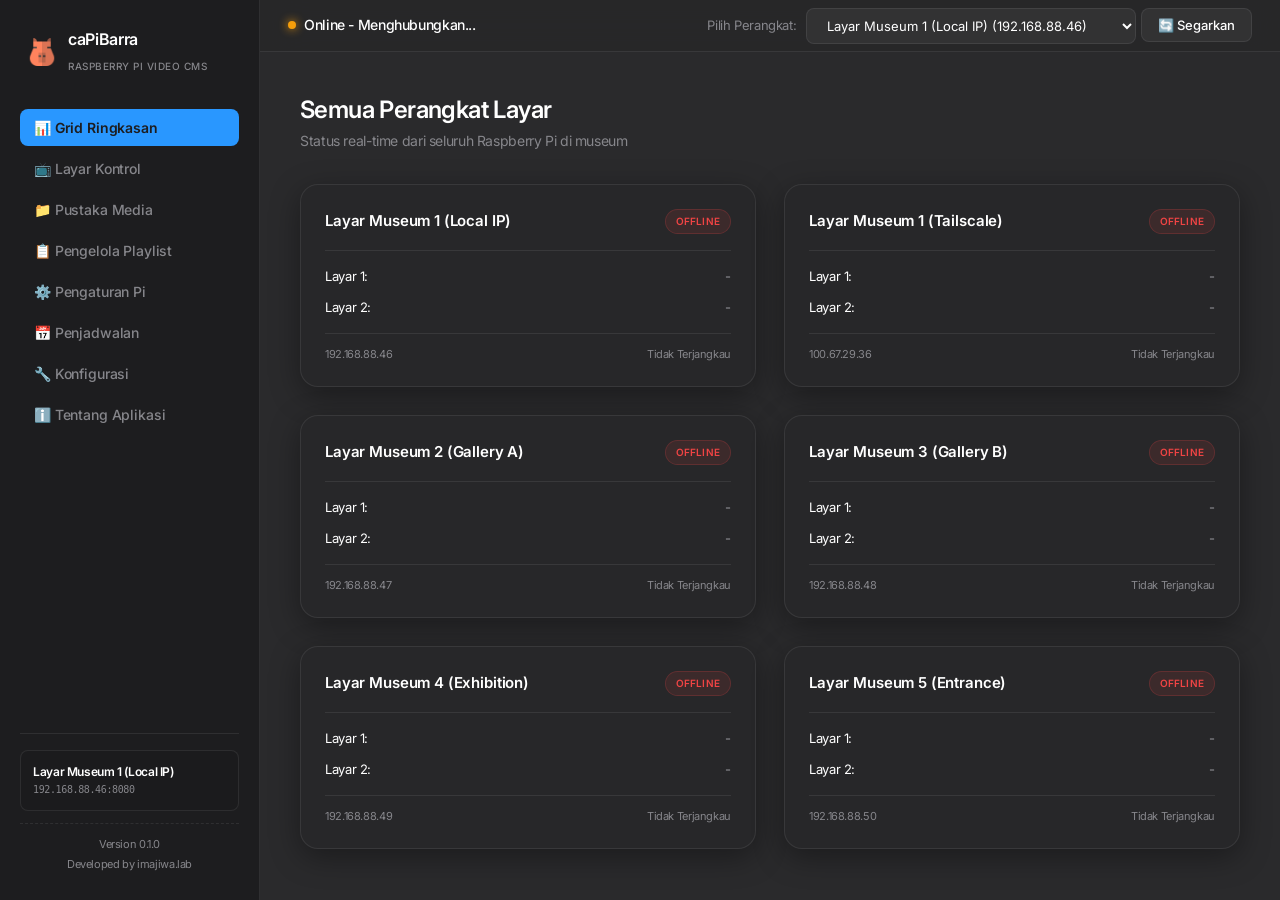
==== commit 923c7f3c: "v1.1.0: Single/Dual Output Mode + Server IP Detection + Upload Fixes New Features: - Single/Dual Out" ====
--- a/public/index.html
+++ b/public/index.html
@@ -108,6 +108,13 @@
                             <p data-i18n="active_control_sub">Kelola pemutaran video secara real-time pada monitor HDMI</p>
                         </div>
                         <div class="toggle-preview-wrapper" style="display: flex; gap: 15px; align-items: center;">
+                            <div class="output-mode-wrapper">
+                                <label data-i18n="output_mode">Output:</label>
+                                <select id="output-mode-select" class="dropdown" onchange="toggleOutputMode(this.value)">
+                                    <option value="dual">Dual Output</option>
+                                    <option value="single">Single Output</option>
+                                </select>
+                            </div>
                             <button class="btn btn-danger" onclick="shutdownSystem()" data-i18n="btn_shutdown" title="Matikan Pi sepenuhnya">🔌 Shutdown Pi</button>
                             <span class="switch-label" data-i18n="auto_preview">Preview Otomatis (5d)</span>
                             <label class="switch">
@@ -203,7 +210,7 @@
                         </div>
 
                         <!-- Screen 2 Card -->
-                        <div class="screen-card">
+                        <div class="screen-card" id="s2-card">
                             <div class="screen-header-bar">
                                 <h3 data-i18n="screen2_title">Layar 2 (HDMI-A-2)</h3>
                                 <span id="s2-status-badge" class="badge badge-error">Offline</span>
--- a/public/app.css
+++ b/public/app.css
@@ -269,6 +269,18 @@
     box-shadow: 0 0 10px var(--success);
 }
 
+.dot.connecting {
+    background-color: var(--warning, #f59e0b);
+    box-shadow: 0 0 10px var(--warning, #f59e0b);
+    animation: pulse 1.5s ease-in-out infinite;
+}
+
+@keyframes pulse {
+    0%, 100% { opacity: 1; }
+    50% { opacity: 0.5; }
+}
+
+
 .dot.offline {
     background-color: var(--danger);
     box-shadow: 0 0 10px var(--danger);
@@ -537,7 +549,96 @@
     display: flex;
     justify-content: center;
     align-items: center;
-    gap: 16px;
+    gap: 20px;
+    background: rgba(255, 255, 255, 0.4);
+    backdrop-filter: var(--blur-effect);
+    -webkit-backdrop-filter: var(--blur-effect);
+    padding: 12px 24px;
+    border-radius: var(--radius-pill);
+    border: 1px solid var(--border-color);
+    width: fit-content;
+    margin: 0 auto;
+}
+
+body.theme-modern .playback-controls {
+    background: rgba(0, 0, 0, 0.2);
+}
+
+.playback-controls .btn-circle {
+    width: 42px;
+    height: 42px;
+    font-size: 15px;
+    border-radius: 50%;
+    display: flex;
+    align-items: center;
+    justify-content: center;
+    background: rgba(255, 255, 255, 0.5);
+    backdrop-filter: saturate(180%) blur(10px);
+    -webkit-backdrop-filter: saturate(180%) blur(10px);
+    border: 1px solid rgba(255, 255, 255, 0.3);
+    color: var(--text-main);
+    box-shadow: 0 4px 12px rgba(0, 0, 0, 0.05);
+    transition: all 0.2s cubic-bezier(0.16, 1, 0.3, 1);
+}
+
+body.theme-modern .playback-controls .btn-circle {
+    background: rgba(255, 255, 255, 0.06);
+    border: 1px solid rgba(255, 255, 255, 0.1);
+    box-shadow: 0 4px 16px rgba(0, 0, 0, 0.2);
+}
+
+.playback-controls .btn-circle:hover {
+    background: rgba(255, 255, 255, 0.8);
+    transform: translateY(-2px) scale(1.05);
+    border-color: var(--primary);
+    box-shadow: 0 6px 16px rgba(0, 102, 204, 0.15);
+}
+
+body.theme-modern .playback-controls .btn-circle:hover {
+    background: rgba(255, 255, 255, 0.15);
+    border-color: var(--primary);
+    box-shadow: 0 6px 20px rgba(41, 151, 255, 0.25);
+}
+
+.playback-controls .btn-circle:active {
+    transform: scale(0.95);
+    background: rgba(255, 255, 255, 0.4);
+}
+
+body.theme-modern .playback-controls .btn-circle:active {
+    background: rgba(255, 255, 255, 0.08);
+}
+
+/* Play/Pause Main Button is larger and highlighted */
+.playback-controls .btn-circle.btn-primary {
+    width: 52px;
+    height: 52px;
+    font-size: 18px;
+    background: var(--primary);
+    border-color: transparent;
+    color: #ffffff;
+    box-shadow: 0 6px 20px rgba(0, 102, 204, 0.3);
+}
+
+body.theme-modern .playback-controls .btn-circle.btn-primary {
+    background: var(--primary);
+    color: #000000;
+    box-shadow: 0 6px 20px rgba(41, 151, 255, 0.4);
+}
+
+.playback-controls .btn-circle.btn-primary:hover {
+    background: var(--primary-hover);
+    transform: translateY(-2px) scale(1.08);
+    box-shadow: 0 8px 24px rgba(0, 102, 204, 0.4);
+}
+
+body.theme-modern .playback-controls .btn-circle.btn-primary:hover {
+    background: #54abff;
+    box-shadow: 0 8px 24px rgba(41, 151, 255, 0.5);
+}
+
+.playback-controls .btn-circle.btn-primary:active {
+    transform: scale(0.95);
 }
 
 .service-controls {
@@ -1138,6 +1239,28 @@
     color: var(--text-muted);
 }
 
+.output-mode-wrapper {
+    display: inline-flex;
+    align-items: center;
+    gap: 8px;
+}
+
+.output-mode-wrapper label {
+    font-size: 13px;
+    font-weight: 500;
+    color: var(--text-muted);
+}
+
+.output-mode-wrapper select {
+    background: var(--bg-secondary);
+    color: var(--text-primary);
+    border: 1px solid var(--border);
+    border-radius: var(--radius-sm);
+    padding: 4px 8px;
+    font-size: 13px;
+    cursor: pointer;
+}
+
 .switch {
     position: relative;
     display: inline-block;
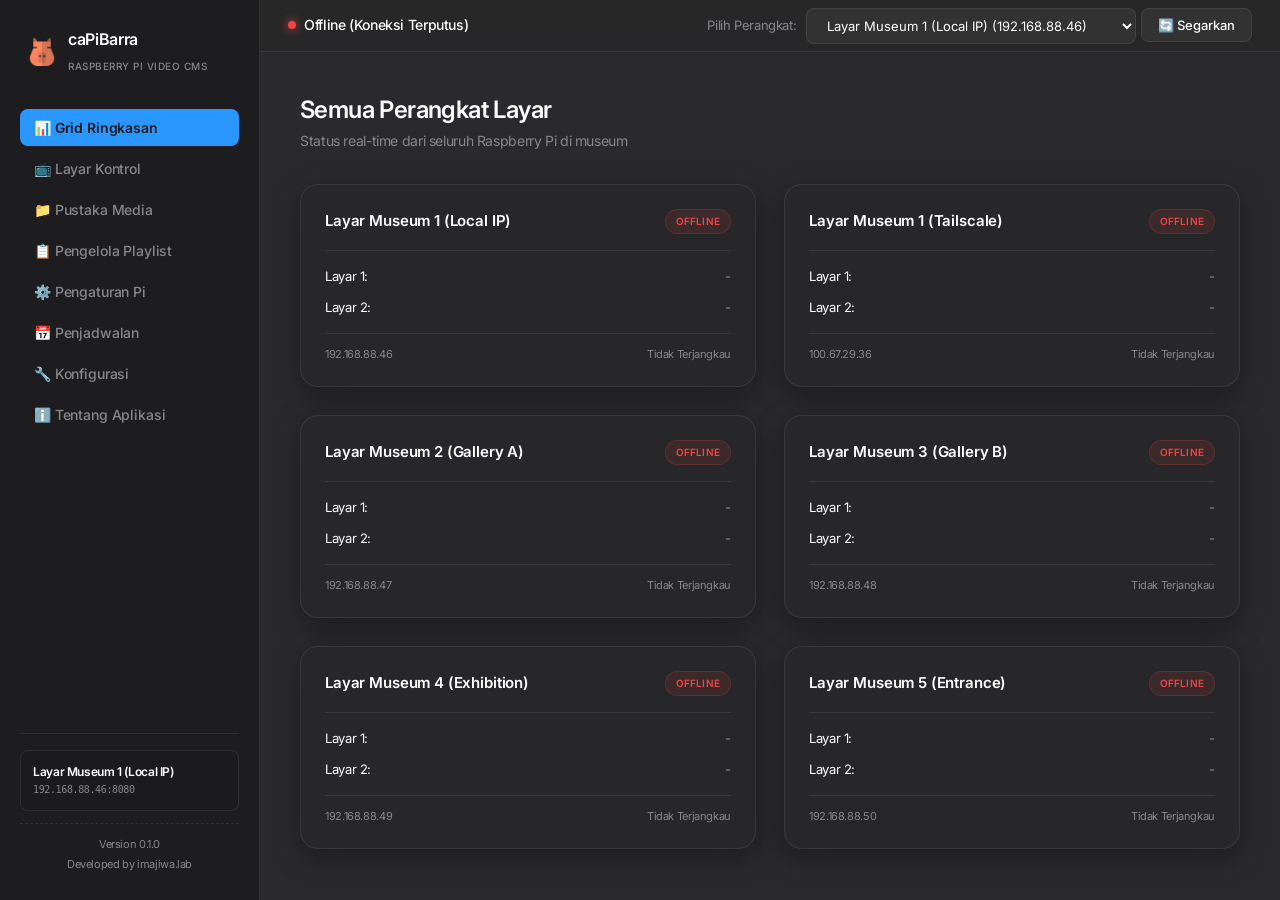
==== commit 5a75c2f8: "feat: rapikan pi5-signage - merge remote_work hardening + profil Pi 5 4K60 - server.py: hardening up" ====
--- a/public/index.html
+++ b/public/index.html
@@ -108,13 +108,6 @@
                             <p data-i18n="active_control_sub">Kelola pemutaran video secara real-time pada monitor HDMI</p>
                         </div>
                         <div class="toggle-preview-wrapper" style="display: flex; gap: 15px; align-items: center;">
-                            <div class="output-mode-wrapper">
-                                <label data-i18n="output_mode">Output:</label>
-                                <select id="output-mode-select" class="dropdown" onchange="toggleOutputMode(this.value)">
-                                    <option value="dual">Dual Output</option>
-                                    <option value="single">Single Output</option>
-                                </select>
-                            </div>
                             <button class="btn btn-danger" onclick="shutdownSystem()" data-i18n="btn_shutdown" title="Matikan Pi sepenuhnya">🔌 Shutdown Pi</button>
                             <span class="switch-label" data-i18n="auto_preview">Preview Otomatis (5d)</span>
                             <label class="switch">
@@ -122,6 +115,22 @@
                                 <span class="slider round"></span>
                             </label>
                         </div>
+                    </div>
+
+                    <div class="output-mode-card">
+                        <div>
+                            <h3 data-i18n="output_mode_title">Mode Output HDMI</h3>
+                            <p data-i18n="output_mode_sub">Gunakan Single untuk video 4K60 agar beban Raspberry Pi lebih ringan.</p>
+                        </div>
+                        <div class="output-mode-actions">
+                            <label for="output-mode-select" data-i18n="output_mode_label">Mode:</label>
+                            <select id="output-mode-select" class="form-select select-sm">
+                                <option value="single" data-i18n="output_mode_single">Single Output (HDMI-A-1)</option>
+                                <option value="dual" data-i18n="output_mode_dual">Dual Output (HDMI-A-1 + HDMI-A-2)</option>
+                            </select>
+                            <button id="output-mode-apply" class="btn btn-primary btn-sm" onclick="applyOutputMode()" data-i18n="output_mode_apply">Terapkan & Restart Player</button>
+                        </div>
+                        <span id="output-mode-status" class="output-mode-status"></span>
                     </div>
 
                     <div class="screens-row">
@@ -210,7 +219,7 @@
                         </div>
 
                         <!-- Screen 2 Card -->
-                        <div class="screen-card" id="s2-card">
+                        <div class="screen-card">
                             <div class="screen-header-bar">
                                 <h3 data-i18n="screen2_title">Layar 2 (HDMI-A-2)</h3>
                                 <span id="s2-status-badge" class="badge badge-error">Offline</span>
--- a/public/app.css
+++ b/public/app.css
@@ -269,18 +269,6 @@
     box-shadow: 0 0 10px var(--success);
 }
 
-.dot.connecting {
-    background-color: var(--warning, #f59e0b);
-    box-shadow: 0 0 10px var(--warning, #f59e0b);
-    animation: pulse 1.5s ease-in-out infinite;
-}
-
-@keyframes pulse {
-    0%, 100% { opacity: 1; }
-    50% { opacity: 0.5; }
-}
-
-
 .dot.offline {
     background-color: var(--danger);
     box-shadow: 0 0 10px var(--danger);
@@ -338,6 +326,62 @@
 .section-header p {
     color: var(--text-muted);
     font-size: 14px;
+}
+
+.output-mode-card {
+    display: grid;
+    grid-template-columns: minmax(220px, 1fr) auto;
+    gap: 16px 24px;
+    align-items: center;
+    margin: -12px 0 28px;
+    padding: 18px 20px;
+    background: var(--bg-card);
+    border: 1px solid var(--border-color);
+    border-radius: var(--radius-md);
+    box-shadow: var(--card-shadow);
+}
+
+.output-mode-card h3 {
+    margin: 0 0 5px;
+    font-size: 15px;
+}
+
+.output-mode-card p {
+    margin: 0;
+    color: var(--text-muted);
+    font-size: 13px;
+}
+
+.output-mode-actions {
+    display: flex;
+    align-items: center;
+    gap: 10px;
+    flex-wrap: wrap;
+}
+
+.output-mode-actions label {
+    color: var(--text-muted);
+    font-size: 13px;
+}
+
+.output-mode-actions select {
+    min-width: 220px;
+}
+
+.output-mode-status {
+    grid-column: 1 / -1;
+    color: var(--text-muted);
+    font-size: 12px;
+}
+
+@media (max-width: 760px) {
+    .output-mode-card {
+        grid-template-columns: 1fr;
+    }
+
+    .output-mode-status {
+        grid-column: auto;
+    }
 }
 
 /* Grid System for Overview */
@@ -1239,28 +1283,6 @@
     color: var(--text-muted);
 }
 
-.output-mode-wrapper {
-    display: inline-flex;
-    align-items: center;
-    gap: 8px;
-}
-
-.output-mode-wrapper label {
-    font-size: 13px;
-    font-weight: 500;
-    color: var(--text-muted);
-}
-
-.output-mode-wrapper select {
-    background: var(--bg-secondary);
-    color: var(--text-primary);
-    border: 1px solid var(--border);
-    border-radius: var(--radius-sm);
-    padding: 4px 8px;
-    font-size: 13px;
-    cursor: pointer;
-}
-
 .switch {
     position: relative;
     display: inline-block;
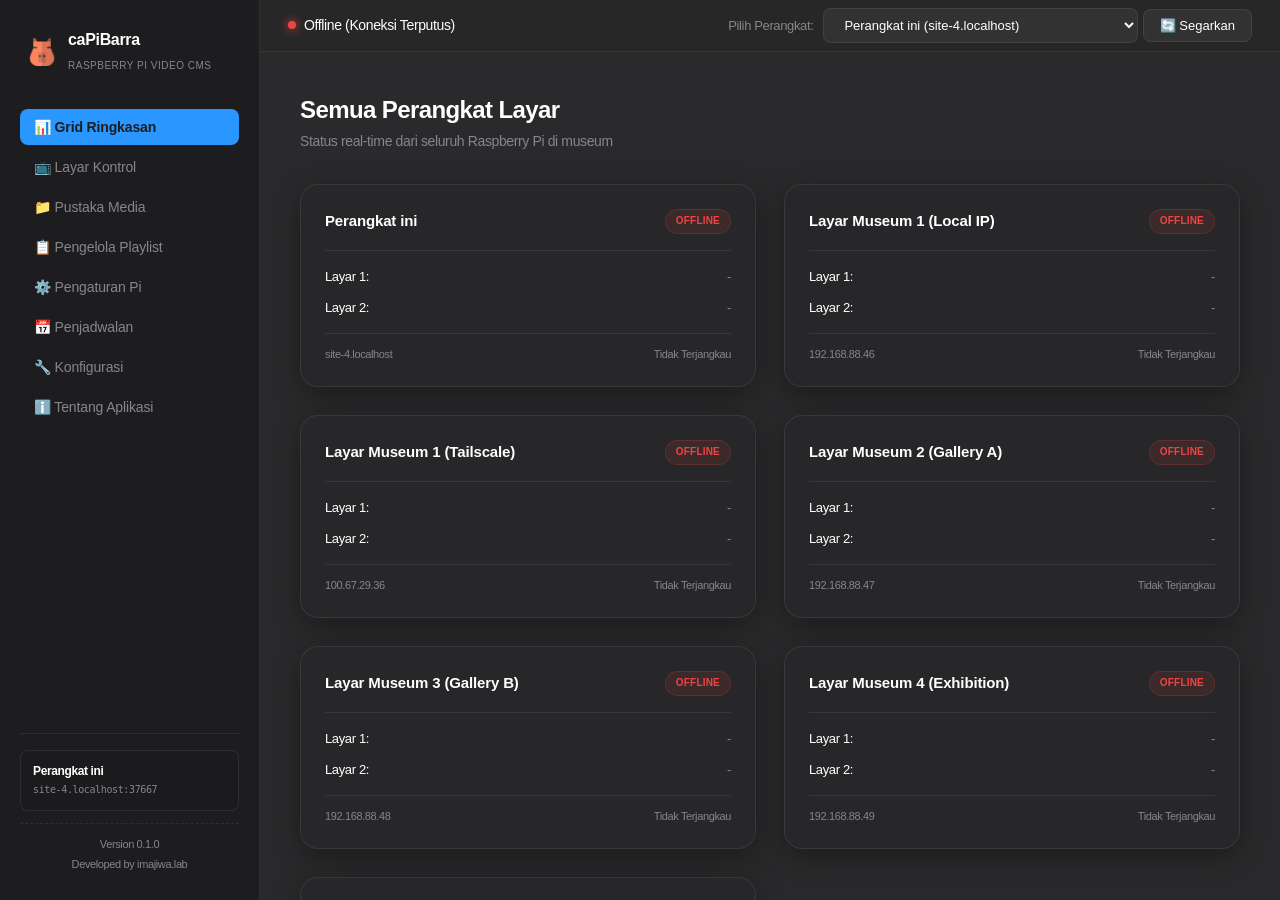
==== commit 6b41a0f9: "feat(cms): UI sends the access token, defaults to this device, hides dead controls, escapes text Fro" ====
--- a/public/index.html
+++ b/public/index.html
@@ -4,14 +4,9 @@
 <head>
     <meta charset="UTF-8">
     <meta name="viewport" content="width=device-width, initial-scale=1.0">
-    <title>Pi Multi Device Video Player System</title>
+    <title>caPIbarra CMS</title>
     <link rel="icon" type="image/png" href="logo.png">
-    <link rel="stylesheet" href="app.css">
-    <!-- Google Fonts -->
-    <link rel="preconnect" href="https://fonts.googleapis.com">
-    <link rel="preconnect" href="https://fonts.gstatic.com" crossorigin>
-    <link href="https://fonts.googleapis.com/css2?family=Inter:wght@300;400;500;600;700&family=Outfit:wght@300;400;500;600;700;800&display=swap"
-        rel="stylesheet">
+    <link rel="stylesheet" href="app.css?v=cms-hardening-2">
 </head>
 
 <body>
@@ -117,7 +112,8 @@
                         </div>
                     </div>
 
-                    <div class="output-mode-card">
+                    <div class="control-mode-grid">
+                    <div id="output-mode-card" class="output-mode-card">
                         <div>
                             <h3 data-i18n="output_mode_title">Mode Output HDMI</h3>
                             <p data-i18n="output_mode_sub">Gunakan Single untuk video 4K60 agar beban Raspberry Pi lebih ringan.</p>
@@ -133,9 +129,11 @@
                         <span id="output-mode-status" class="output-mode-status"></span>
                     </div>
 
+                    </div>
+
                     <div class="screens-row">
                         <!-- Screen 1 Card -->
-                        <div class="screen-card">
+                        <div id="screen1-card" class="screen-card">
                             <div class="screen-header-bar">
                                 <h3 data-i18n="screen1_title">Layar 1 (HDMI-A-1)</h3>
                                 <span id="s1-status-badge" class="badge badge-error">Offline</span>
@@ -219,7 +217,7 @@
                         </div>
 
                         <!-- Screen 2 Card -->
-                        <div class="screen-card">
+                        <div id="screen2-card" class="screen-card">
                             <div class="screen-header-bar">
                                 <h3 data-i18n="screen2_title">Layar 2 (HDMI-A-2)</h3>
                                 <span id="s2-status-badge" class="badge badge-error">Offline</span>
@@ -318,7 +316,7 @@
                             <div class="upload-zone" id="drop-zone">
                                 <div class="upload-icon">📤</div>
                                 <p data-i18n="drop_zone">Tarik & lepas file video di sini, atau klik untuk memilih</p>
-                                <span class="upload-hint" data-i18n="supported_formats">Format yang didukung: MP4, MKV, AVI, MOV</span>
+                                <span class="upload-hint" id="upload-hint">Format: MP4, MKV, MOV · codec HEVC</span>
                                 <input type="file" id="file-input" accept="video/*" style="display: none;">
                             </div>
 
@@ -424,7 +422,7 @@
                             </div>
                             <div class="diag-meta">
                                 <p><strong data-i18n="uptime_label">Uptime</strong>: <span id="diag-uptime">-</span></p>
-                                <p data-i18n="device_model">Model: Raspberry Pi 4 Model B</p>
+                                <p><strong data-i18n="device_model">Model</strong>: <span id="diag-model">-</span></p>
                             </div>
                         </div>
 
@@ -570,7 +568,7 @@
                     <div class="about-card">
                         <div class="about-logo-wrapper">
                             <div class="about-logo"></div>
-                            <h3>piEdge CMS Signage</h3>
+                            <h3>caPIbarra CMS</h3>
                             <span>Version 0.1.0</span>
                             <span class="developer-credit">Developed by imajiwa.lab</span>
                         </div>
@@ -620,6 +618,23 @@
 
             </section>
         </main>
+    </div>
+
+    <!-- Access token dialog -->
+    <div id="auth-modal" class="modal hidden" role="dialog" aria-modal="true" aria-labelledby="auth-title">
+        <div class="modal-content">
+            <h3 id="auth-title">Token akses diperlukan</h3>
+            <p class="help-text">Perangkat <code id="auth-origin"></code> meminta token. Baca di Pi dengan:
+                <code>cat /home/pi/museum_signage/.cms_token</code></p>
+            <div class="form-group margin-top-sm">
+                <label for="auth-token-input">Token:</label>
+                <input type="password" id="auth-token-input" class="form-input" autocomplete="off" spellcheck="false">
+            </div>
+            <div class="modal-actions margin-top-md">
+                <button id="auth-cancel" class="btn btn-secondary" type="button">Batal</button>
+                <button id="auth-submit" class="btn btn-primary" type="button">Masuk</button>
+            </div>
+        </div>
     </div>
 
     <!-- Toast Notification -->
@@ -683,7 +698,8 @@
         </div>
     </div>
 
-    <script src="app.js"></script>
+    <script src="app.js?v=cms-hardening-1"></script>
+    <script src="operation-ui.js?v=2"></script>
 </body>
 
 </html>
--- a/public/app.css
+++ b/public/app.css
@@ -381,6 +381,49 @@
 
     .output-mode-status {
         grid-column: auto;
+    }
+}
+
+.control-mode-grid {
+    display: grid;
+    grid-template-columns: repeat(2, minmax(0, 1fr));
+    gap: 16px;
+    margin: -12px 0 28px;
+    align-items: stretch;
+}
+
+.control-mode-grid > .output-mode-card {
+    min-width: 0;
+    margin: 0;
+    align-content: start;
+    grid-template-columns: minmax(0, 1fr);
+}
+
+.control-mode-grid .output-mode-actions {
+    min-width: 0;
+}
+
+.control-mode-grid .output-mode-actions select {
+    min-width: 0;
+    max-width: 100%;
+}
+
+#tab-control > .output-mode-card {
+    display: grid;
+    grid-template-columns: minmax(220px, 1fr) auto;
+    gap: 16px 24px;
+    align-items: center;
+    margin: -12px 0 28px;
+    padding: 18px 20px;
+    background: var(--bg-card);
+    border: 1px solid var(--border-color);
+    border-radius: var(--radius-md);
+    box-shadow: var(--card-shadow);
+}
+
+@media (max-width: 760px) {
+    .control-mode-grid {
+        grid-template-columns: 1fr;
     }
 }
 
@@ -1765,6 +1808,8 @@
     width: 90%;
     max-width: 500px;
     box-shadow: var(--card-shadow);
+}
+
 .modal-content h3 {
     margin-bottom: 20px;
     font-size: 18px;
@@ -1797,3 +1842,10 @@
 .checkbox-group input {
     cursor: pointer;
 }
+
+
+/* Controls this device cannot honour are hidden (see applyCapabilities in app.js). */
+body.cap-no-transport .playback-controls { display: none !important; }
+body.cap-single #screen2-card,
+body.cap-single #output-mode-card { display: none !important; }
+body.cap-single .screens-row { grid-template-columns: minmax(0, 560px); }
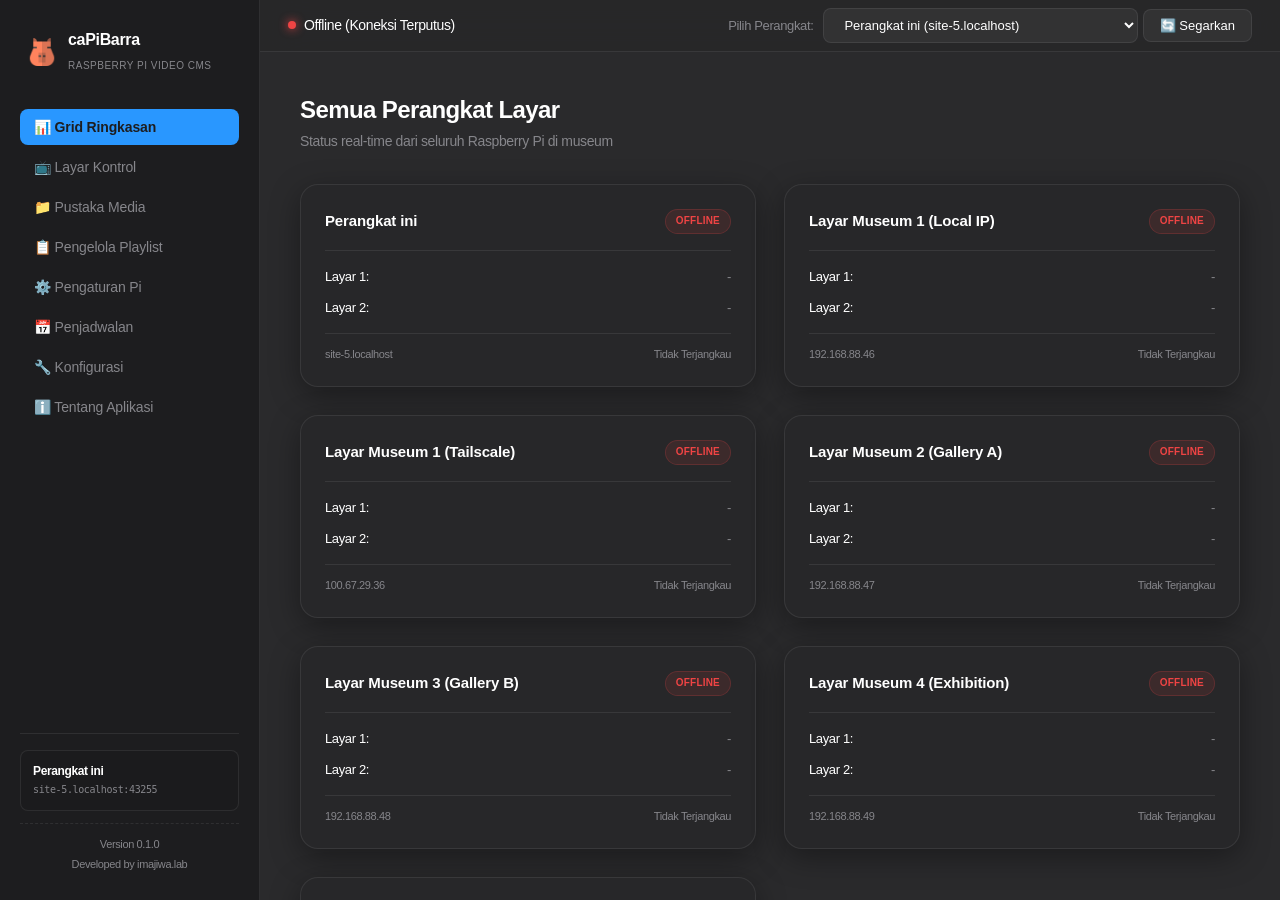
==== commit cbf63c6a: "feat(cms): simple playback-window schedule (one window per day, IANA timezone) Replace the wake/slee" ====
--- a/public/index.html
+++ b/public/index.html
@@ -6,7 +6,7 @@
     <meta name="viewport" content="width=device-width, initial-scale=1.0">
     <title>caPIbarra CMS</title>
     <link rel="icon" type="image/png" href="logo.png">
-    <link rel="stylesheet" href="app.css?v=cms-hardening-2">
+    <link rel="stylesheet" href="app.css?v=schedule-windows-1">
 </head>
 
 <body>
@@ -519,40 +519,66 @@
 
                 <!-- TAB: PENJADWALAN -->
                 <div id="tab-schedule" class="tab-panel">
-                    <div class="section-header" style="display: flex; justify-content: space-between; align-items: flex-start;">
+                    <div class="section-header">
+                        <h2>Jadwal Tayang</h2>
+                        <p>Tentukan jam layar menayangkan video. Di luar jam itu layar mati sendiri.</p>
+                    </div>
+
+                    <div id="schedule-status" class="schedule-status schedule-status-unknown">
+                        <span id="schedule-status-badge" class="badge">...</span>
+                        <span id="schedule-status-text">Memuat status...</span>
+                    </div>
+
+                    <div class="schedule-card">
+                        <div class="schedule-row">
+                            <div class="form-group">
+                                <label for="sch-tz">Zona waktu</label>
+                                <select id="sch-tz" class="form-select"></select>
+                            </div>
+                            <div class="schedule-clock">Jam di sana sekarang: <strong id="sch-tz-clock">--:--</strong></div>
+                        </div>
+
+                        <div class="schedule-modes" role="radiogroup" aria-label="Mode jadwal">
+                            <label class="schedule-mode"><input type="radio" name="sch-mode" value="always"> <span><strong>Selalu menyala</strong><small>Tayang 24 jam, setiap hari</small></span></label>
+                            <label class="schedule-mode"><input type="radio" name="sch-mode" value="custom"> <span><strong>Atur jam per hari</strong><small>Pilih hari dan jam tayang</small></span></label>
+                        </div>
+
+                        <div id="sch-custom" class="hidden">
+                            <table class="device-table schedule-days">
+                                <thead>
+                                    <tr><th>Hari</th><th>Tayang</th><th>Mulai</th><th>Selesai</th><th></th></tr>
+                                </thead>
+                                <tbody id="sch-days-body"></tbody>
+                            </table>
+                            <div class="schedule-tools">
+                                <button type="button" class="btn btn-sm btn-secondary" id="sch-copy-mon">Samakan semua hari dengan Senin</button>
+                                <button type="button" class="btn btn-sm btn-secondary" id="sch-weekdays">Hanya Senin-Jumat</button>
+                            </div>
+                            <p class="schedule-hint">Kalau jam selesai lebih awal dari jam mulai, tayangan lanjut sampai besok pagi. Jam 00:00 di kolom Selesai berarti sampai tengah malam. Hari yang tidak dicentang layarnya mati.</p>
+                        </div>
+
+                        <p id="sch-summary" class="schedule-summary"></p>
+                        <p id="sch-error" class="schedule-error hidden" role="alert"></p>
+                        <div class="schedule-actions">
+                            <button type="button" class="btn btn-primary" id="sch-save">Simpan jadwal</button>
+                            <button type="button" class="btn btn-secondary hidden" id="sch-revert">Batalkan perubahan</button>
+                        </div>
+                    </div>
+
+                    <div class="section-header" style="display: flex; justify-content: space-between; align-items: flex-start; margin-top: 28px;">
                         <div>
-                            <h2 data-i18n="schedule_header">Jadwal Operasional</h2>
-                            <p data-i18n="schedule_sub">Atur jam hidup/mati otomatis dan jadwal pergantian playlist layar</p>
-                        </div>
-                        <button class="btn btn-primary" onclick="openScheduleModal()" data-i18n="btn_add_schedule">➕ Tambah Jadwal</button>
-                    </div>
-
+                            <h3>Pergantian Playlist</h3>
+                            <p>Opsional: pindah ke playlist lain pada jam tertentu.</p>
+                        </div>
+                        <button class="btn btn-primary" onclick="openScheduleModal()">Tambah</button>
+                    </div>
                     <div class="schedule-card">
-                        <div class="form-group" style="max-width: 300px; margin-bottom: 20px;">
-                            <label for="tz-select" data-i18n="tz_select_label">Timezone (GMT Offset):</label>
-                            <select id="tz-select" class="form-select" onchange="saveTimezone()">
-                                <option value="7">UTC+7 (WIB / Jakarta)</option>
-                                <option value="8">UTC+8 (WITA / Bali)</option>
-                                <option value="9">UTC+9 (WIT / Jayapura)</option>
-                                <option value="0">UTC+0 (GMT / London)</option>
-                            </select>
-                        </div>
-
                         <div class="device-list-box">
                             <table class="device-table">
                                 <thead>
-                                    <tr>
-                                        <th data-i18n="th_time">Waktu</th>
-                                        <th data-i18n="th_days">Hari</th>
-                                        <th data-i18n="th_type">Aksi</th>
-                                        <th data-i18n="th_target">Target</th>
-                                        <th data-i18n="th_status">Status</th>
-                                        <th data-i18n="th_action">Hapus</th>
-                                    </tr>
+                                    <tr><th>Waktu</th><th>Hari</th><th>Layar</th><th>Playlist</th><th>Status</th><th>Hapus</th></tr>
                                 </thead>
-                                <tbody id="schedule-table-body">
-                                    <!-- Dynamic rows -->
-                                </tbody>
+                                <tbody id="schedule-table-body"></tbody>
                             </table>
                         </div>
                     </div>
@@ -643,24 +669,8 @@
     <!-- Schedule Modal -->
     <div id="schedule-modal" class="modal hidden">
         <div class="modal-content">
-            <h3 data-i18n="modal_schedule_title">Tambah Jadwal Baru</h3>
-            <div class="form-group margin-top-md">
-                <label data-i18n="sch_type">Tipe Jadwal:</label>
-                <select id="sch-type" class="form-select" onchange="toggleScheduleForm()">
-                    <option value="power" data-i18n="sch_type_power">Power (Sleep/Wake Layar)</option>
-                    <option value="playlist" data-i18n="sch_type_playlist">Putar Playlist Video</option>
-                </select>
-            </div>
-            
-            <div id="sch-power-fields" class="form-group margin-top-sm">
-                <label data-i18n="sch_power_action">Aksi Power:</label>
-                <select id="sch-power-action" class="form-select">
-                    <option value="sleep" data-i18n="sch_act_sleep">Standby / Matikan TV (Sleep)</option>
-                    <option value="wake" data-i18n="sch_act_wake">Nyalakan TV (Wake)</option>
-                </select>
-            </div>
-
-            <div id="sch-playlist-fields" class="form-group margin-top-sm hidden">
+            <h3>Tambah Pergantian Playlist</h3>
+            <div id="sch-playlist-fields" class="form-group margin-top-md">
                 <label data-i18n="sch_screen_target">Layar Target:</label>
                 <select id="sch-screen" class="form-select">
                     <option value="1">Layar 1</option>
@@ -698,7 +708,7 @@
         </div>
     </div>
 
-    <script src="app.js?v=cms-hardening-1"></script>
+    <script src="app.js?v=schedule-windows-1"></script>
     <script src="operation-ui.js?v=2"></script>
 </body>
 
--- a/public/app.css
+++ b/public/app.css
@@ -1849,3 +1849,47 @@
 body.cap-single #screen2-card,
 body.cap-single #output-mode-card { display: none !important; }
 body.cap-single .screens-row { grid-template-columns: minmax(0, 560px); }
+
+/* --- Jadwal tayang (window schedule) --- */
+.schedule-status {
+  display: flex;
+  align-items: center;
+  gap: 12px;
+  padding: 14px 18px;
+  margin-bottom: 16px;
+  border-radius: 10px;
+  border: 1px solid var(--border-color);
+  font-size: 15px;
+}
+.schedule-status-on { border-color: rgba(46, 204, 113, 0.6); }
+.schedule-status-off { border-color: rgba(231, 76, 60, 0.6); }
+.schedule-row { display: flex; align-items: flex-end; gap: 24px; flex-wrap: wrap; margin-bottom: 16px; }
+.schedule-row .form-group { min-width: 260px; margin: 0; }
+.schedule-clock { color: var(--text-muted); padding-bottom: 10px; }
+.schedule-modes { display: flex; gap: 12px; flex-wrap: wrap; margin-bottom: 16px; }
+.schedule-mode {
+  flex: 1 1 220px;
+  display: flex;
+  gap: 10px;
+  align-items: flex-start;
+  padding: 12px 14px;
+  border: 1px solid var(--border-color);
+  border-radius: 10px;
+  cursor: pointer;
+}
+.schedule-mode small { display: block; color: var(--text-muted); margin-top: 2px; }
+.schedule-mode:has(input:checked) { border-color: var(--accent, #3498db); }
+.schedule-days td { vertical-align: middle; }
+.schedule-days input[type="time"] { width: 130px; }
+.schedule-day-off strong { color: var(--text-muted); }
+.schedule-note { color: var(--text-muted); font-size: 12px; }
+.schedule-tools { display: flex; gap: 8px; flex-wrap: wrap; margin: 12px 0; }
+.schedule-hint { color: var(--text-muted); font-size: 12px; margin: 0 0 12px; }
+.schedule-summary { font-weight: 600; margin: 12px 0; }
+.schedule-error { color: #e74c3c; margin: 8px 0; }
+.schedule-actions { display: flex; gap: 8px; flex-wrap: wrap; }
+.schedule-actions .btn:disabled { opacity: 0.5; cursor: not-allowed; }
+@media (max-width: 600px) {
+  .schedule-days th:nth-child(5), .schedule-days td:nth-child(5) { display: none; }
+  .schedule-days input[type="time"] { width: 100px; }
+}
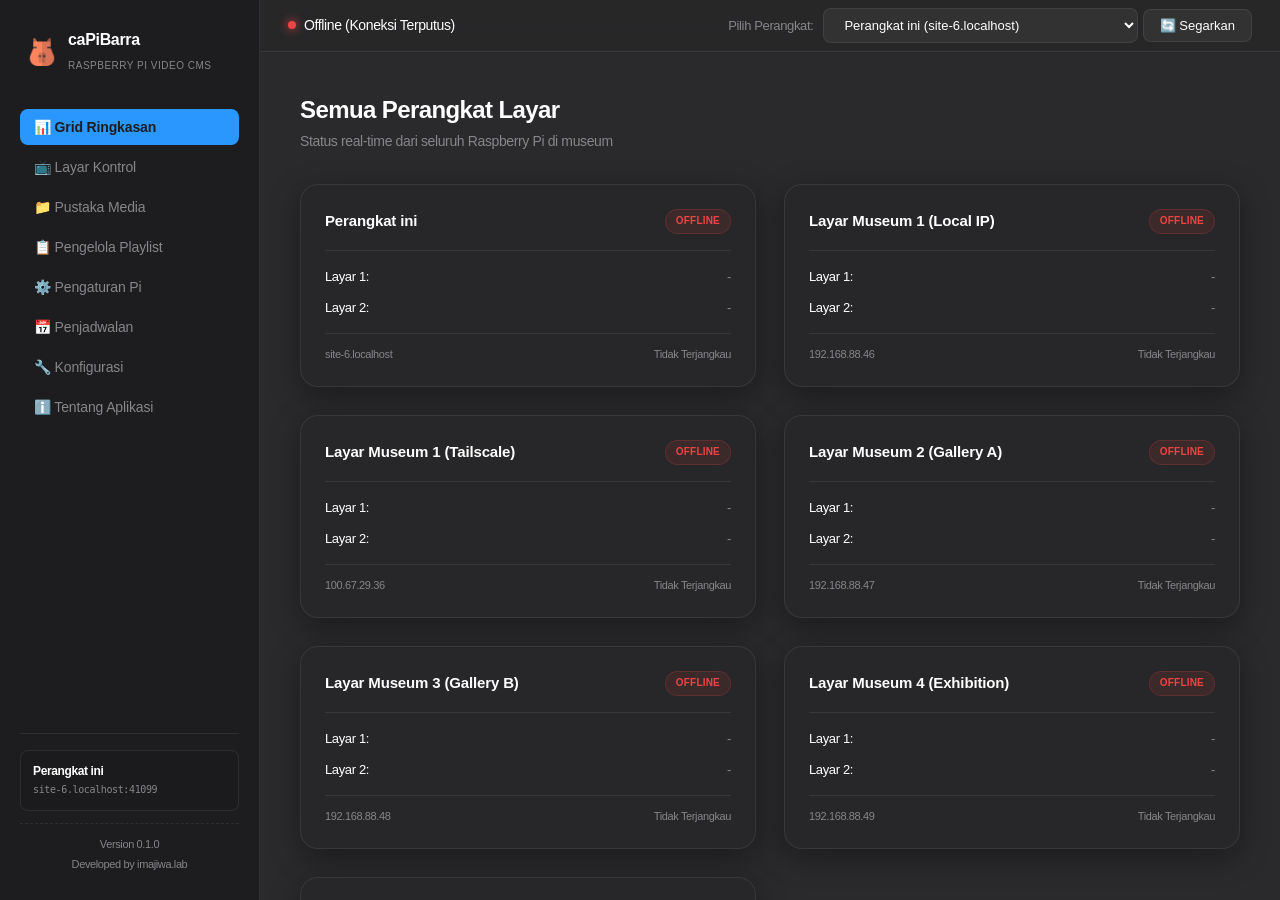
==== commit a6678666: "fix(cms-ui): unsaved playlist checkbox/order edits no longer vanish on the status poll The 2.5 s sta" ====
--- a/public/index.html
+++ b/public/index.html
@@ -6,7 +6,7 @@
     <meta name="viewport" content="width=device-width, initial-scale=1.0">
     <title>caPIbarra CMS</title>
     <link rel="icon" type="image/png" href="logo.png">
-    <link rel="stylesheet" href="app.css?v=schedule-windows-1">
+    <link rel="stylesheet" href="app.css?v=schedule-windows-2">
 </head>
 
 <body>
@@ -368,6 +368,7 @@
                             <div class="playlist-manager-box">
                                 <div class="playlist-header" style="justify-content: space-between; align-items: center; display: flex; margin-bottom: 12px;">
                                     <h4 id="selected-playlist-title-header">Playlist: Default</h4>
+                                    <span id="playlist-dirty-note" class="playlist-dirty-note hidden">Belum disimpan</span>
                                     <button class="btn btn-primary" onclick="savePlaylistComposition()" data-i18n="btn_save_order">💾 Simpan Playlist</button>
                                 </div>
                                 <p class="help-text" data-i18n="playlist_compose_sub">Pilih video di bawah untuk dimasukkan ke playlist, dan gunakan 🔼 / 🔽 untuk mengatur urutan putar.</p>
@@ -708,7 +709,7 @@
         </div>
     </div>
 
-    <script src="app.js?v=schedule-windows-1"></script>
+    <script src="app.js?v=schedule-windows-2"></script>
     <script src="operation-ui.js?v=2"></script>
 </body>
 
--- a/public/app.css
+++ b/public/app.css
@@ -1893,3 +1893,5 @@
   .schedule-days th:nth-child(5), .schedule-days td:nth-child(5) { display: none; }
   .schedule-days input[type="time"] { width: 100px; }
 }
+
+.playlist-dirty-note { color: #f39c12; font-size: 12px; margin-left: auto; margin-right: 12px; }
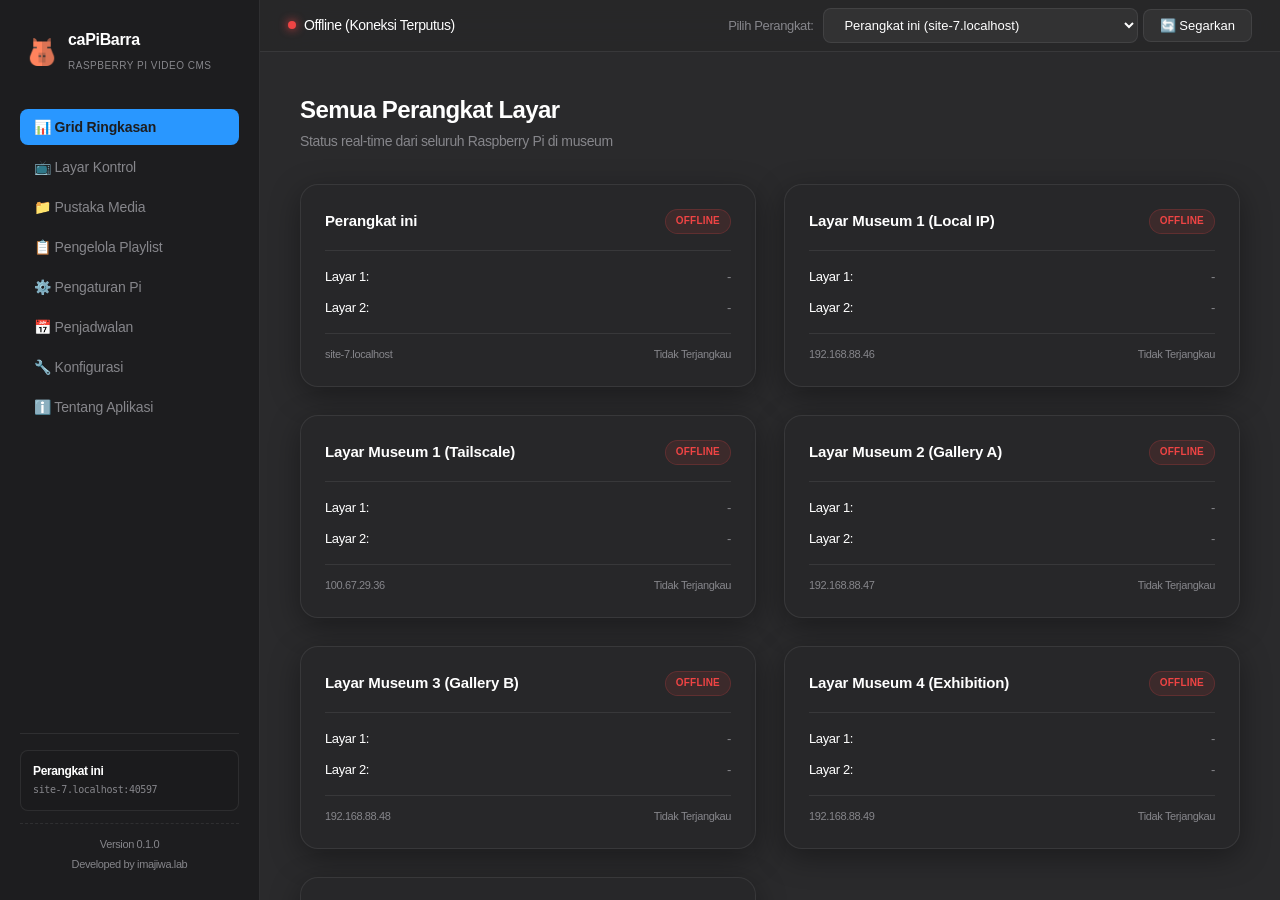
==== commit 0a29b05b: "feat(cms): password login with signed sessions and lockout, replacing the paste-a-token dialog - cms" ====
--- a/public/index.html
+++ b/public/index.html
@@ -6,7 +6,7 @@
     <meta name="viewport" content="width=device-width, initial-scale=1.0">
     <title>caPIbarra CMS</title>
     <link rel="icon" type="image/png" href="logo.png">
-    <link rel="stylesheet" href="app.css?v=schedule-windows-2">
+    <link rel="stylesheet" href="app.css?v=password-login-1">
 </head>
 
 <body>
@@ -515,6 +515,26 @@
                             </div>
                             <button id="btn-save-network" class="btn btn-primary margin-top-md" style="width: 100%;" onclick="saveNetworkConfig()" data-i18n="btn_save_network">💾 Terapkan Jaringan</button>
                         </div>
+
+                        <div id="password-card" class="config-card" style="margin: 0; flex: 1; min-width: 300px; max-width: 500px;">
+                            <h3 style="margin-bottom: 20px; font-size: 16px; font-weight: 600; border-bottom: 1px solid var(--border-color); padding-bottom: 12px;">🔒 Password</h3>
+                            <p id="pw-state" class="help-text">Memuat...</p>
+                            <div class="form-group" id="pw-current-group">
+                                <label for="pw-current">Password lama:</label>
+                                <input type="password" id="pw-current" class="form-input" autocomplete="current-password">
+                            </div>
+                            <div class="form-group margin-top-sm">
+                                <label for="pw-new">Password baru (min. 6 karakter):</label>
+                                <input type="password" id="pw-new" class="form-input" autocomplete="new-password">
+                            </div>
+                            <div class="form-group margin-top-sm">
+                                <label for="pw-again">Ulangi password baru:</label>
+                                <input type="password" id="pw-again" class="form-input" autocomplete="new-password">
+                            </div>
+                            <p id="pw-message" class="help-text hidden" role="status"></p>
+                            <button id="pw-save" class="btn btn-primary margin-top-md" style="width: 100%;" type="button">Simpan password</button>
+                            <p class="help-text margin-top-sm">Mengganti password mengeluarkan semua perangkat lain dari sesi login.</p>
+                        </div>
                     </div>
                 </div>
 
@@ -647,17 +667,19 @@
         </main>
     </div>
 
-    <!-- Access token dialog -->
+    <!-- Login dialog -->
     <div id="auth-modal" class="modal hidden" role="dialog" aria-modal="true" aria-labelledby="auth-title">
         <div class="modal-content">
-            <h3 id="auth-title">Token akses diperlukan</h3>
-            <p class="help-text">Perangkat <code id="auth-origin"></code> meminta token. Baca di Pi dengan:
-                <code>cat /home/pi/museum_signage/.cms_token</code></p>
+            <h3 id="auth-title">Masuk ke CMS</h3>
+            <p class="help-text">Perangkat <code id="auth-origin"></code> meminta login.</p>
             <div class="form-group margin-top-sm">
-                <label for="auth-token-input">Token:</label>
-                <input type="password" id="auth-token-input" class="form-input" autocomplete="off" spellcheck="false">
+                <label for="auth-token-input" id="auth-label">Password:</label>
+                <input type="password" id="auth-token-input" class="form-input" autocomplete="current-password" spellcheck="false">
             </div>
+            <p id="auth-hint" class="help-text"></p>
+            <p id="auth-error" class="schedule-error hidden" role="alert"></p>
             <div class="modal-actions margin-top-md">
+                <button id="auth-switch" class="btn btn-sm btn-secondary" type="button" style="margin-right: auto;">Masuk dengan token akses</button>
                 <button id="auth-cancel" class="btn btn-secondary" type="button">Batal</button>
                 <button id="auth-submit" class="btn btn-primary" type="button">Masuk</button>
             </div>
@@ -709,7 +731,7 @@
         </div>
     </div>
 
-    <script src="app.js?v=schedule-windows-2"></script>
+    <script src="app.js?v=password-login-1"></script>
     <script src="operation-ui.js?v=2"></script>
 </body>
 
